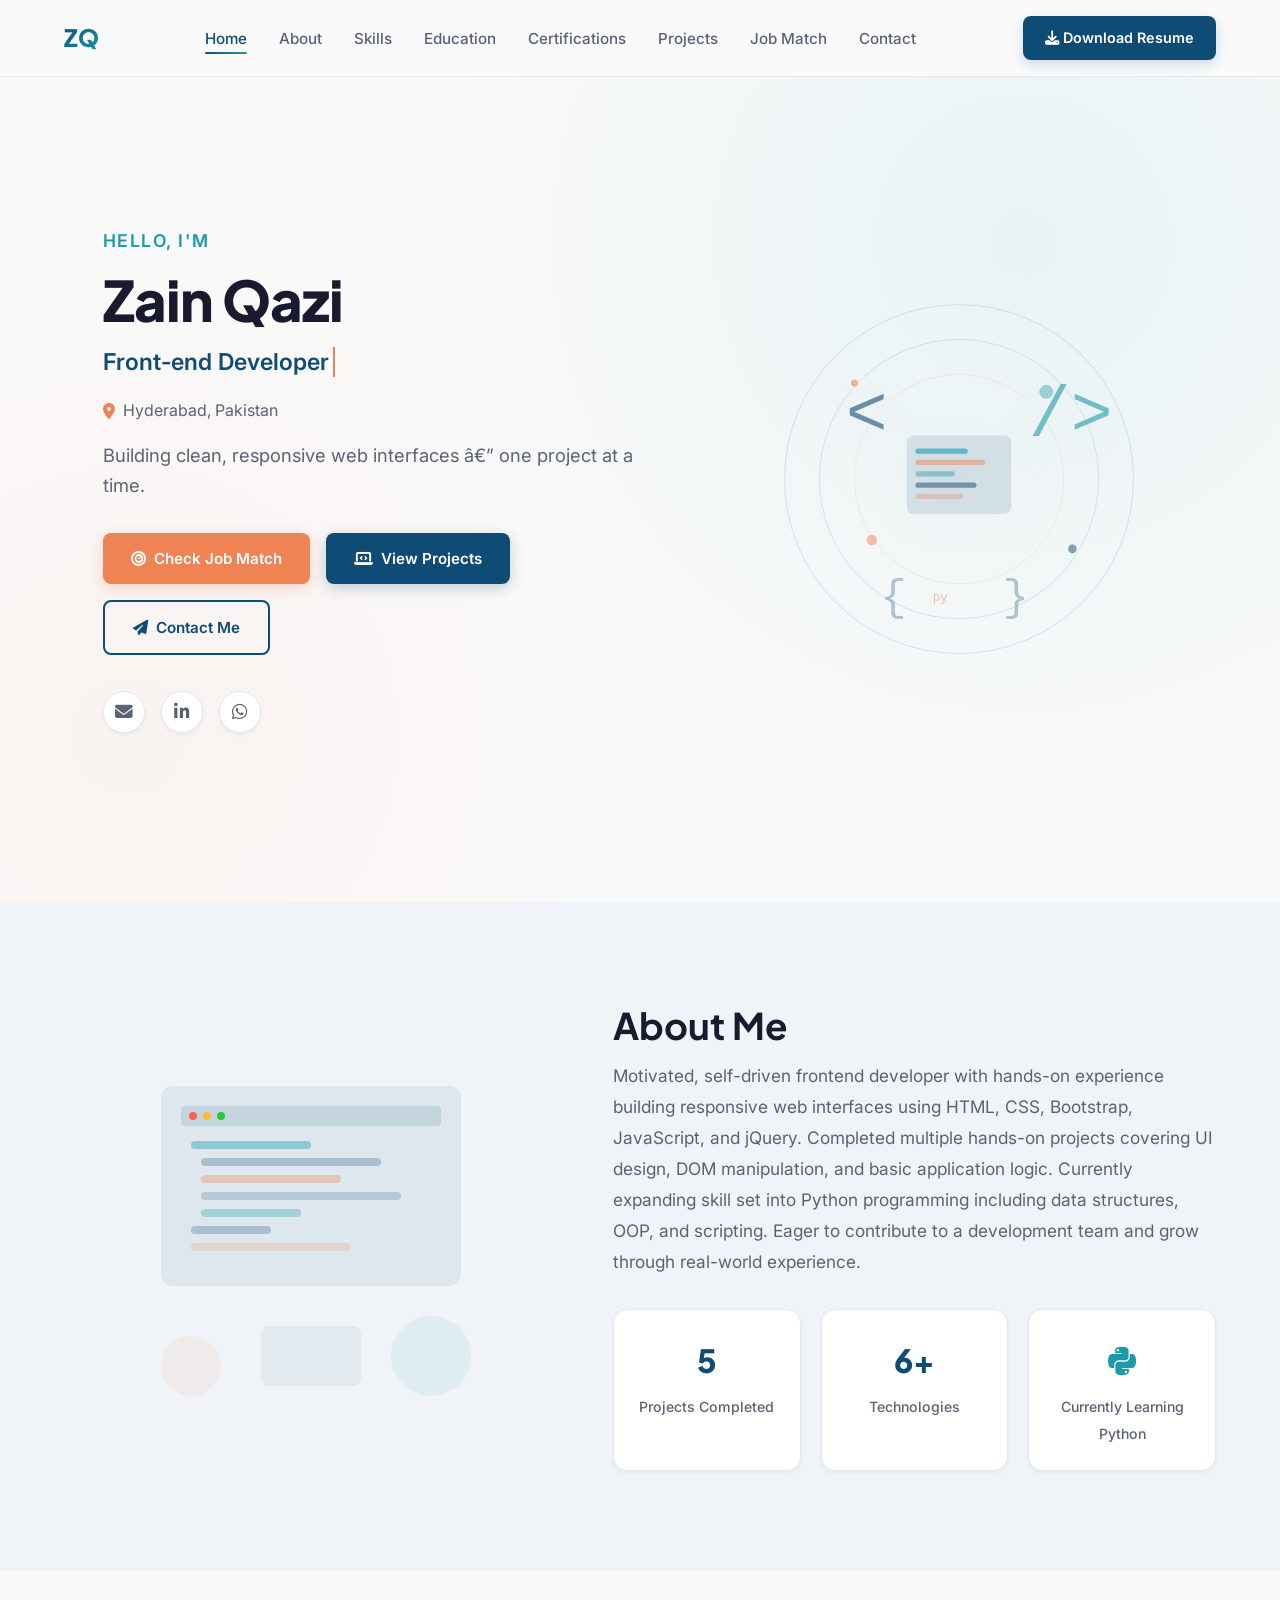
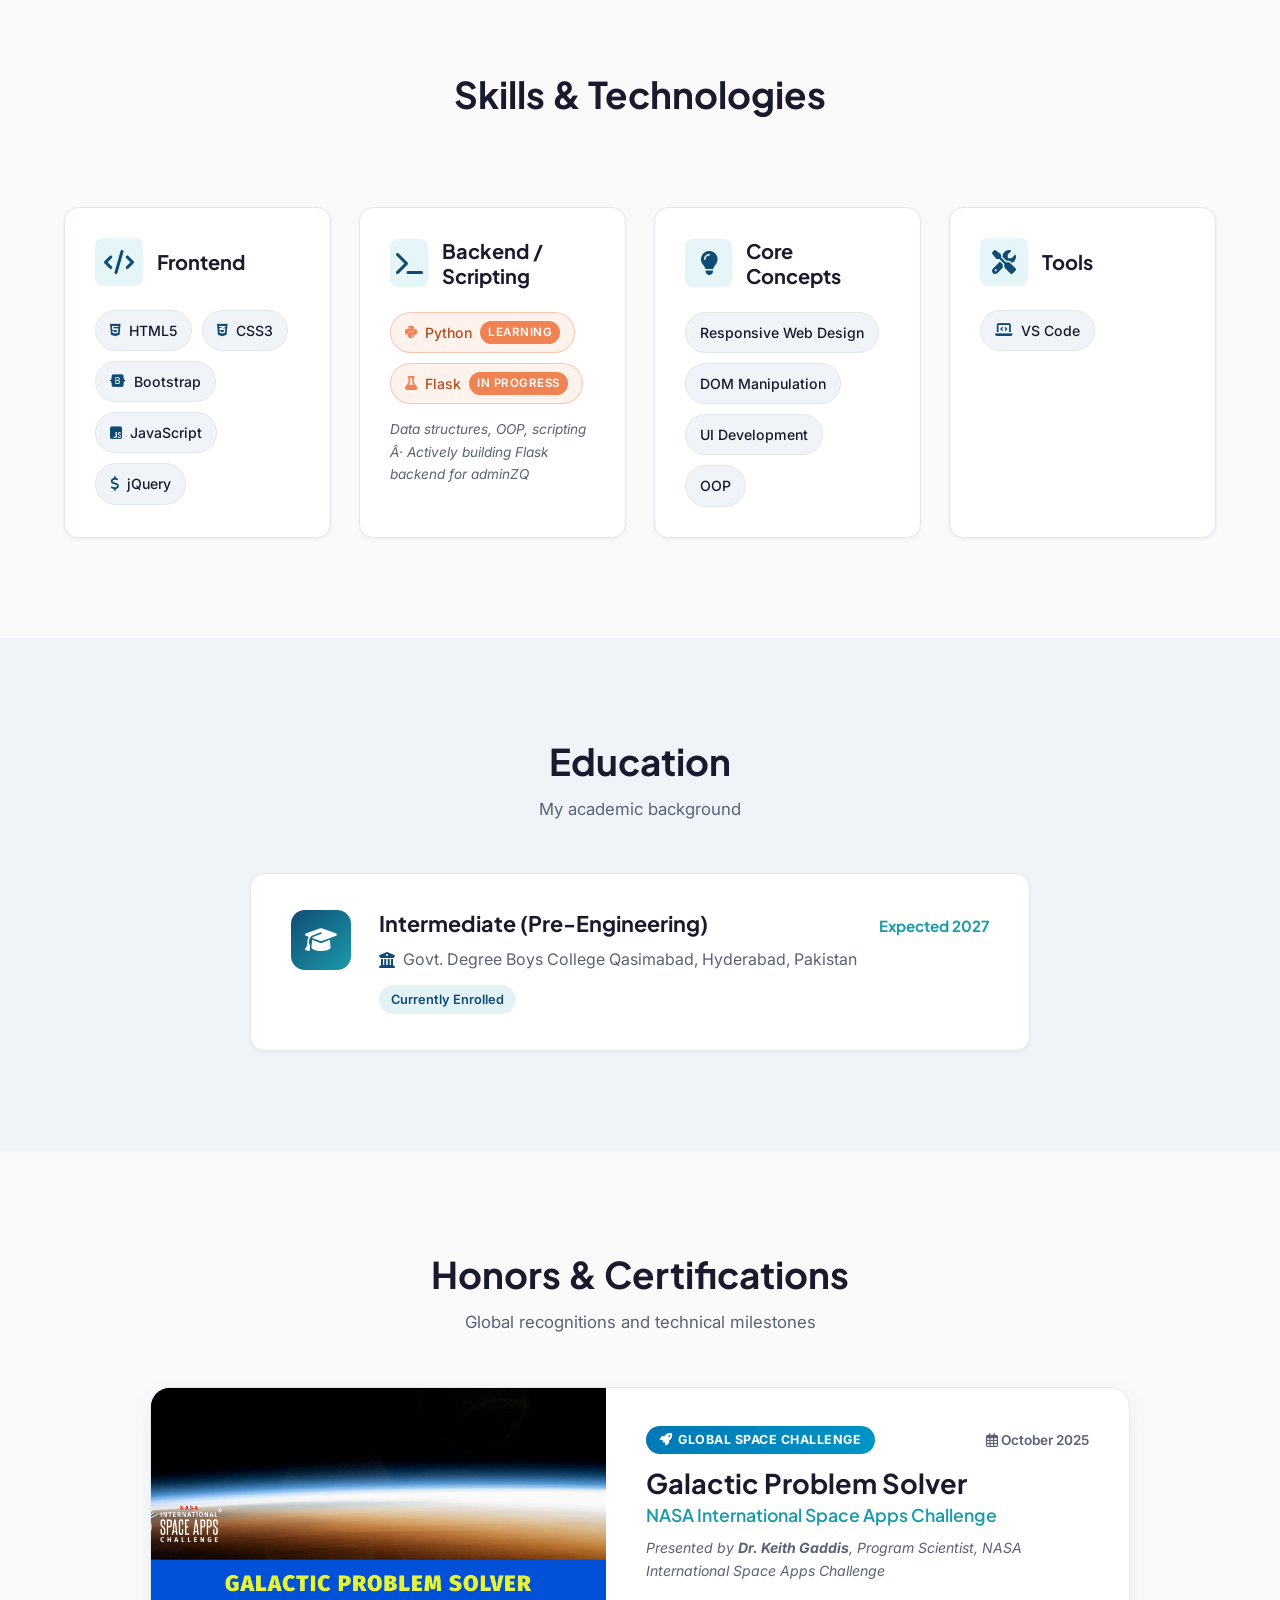
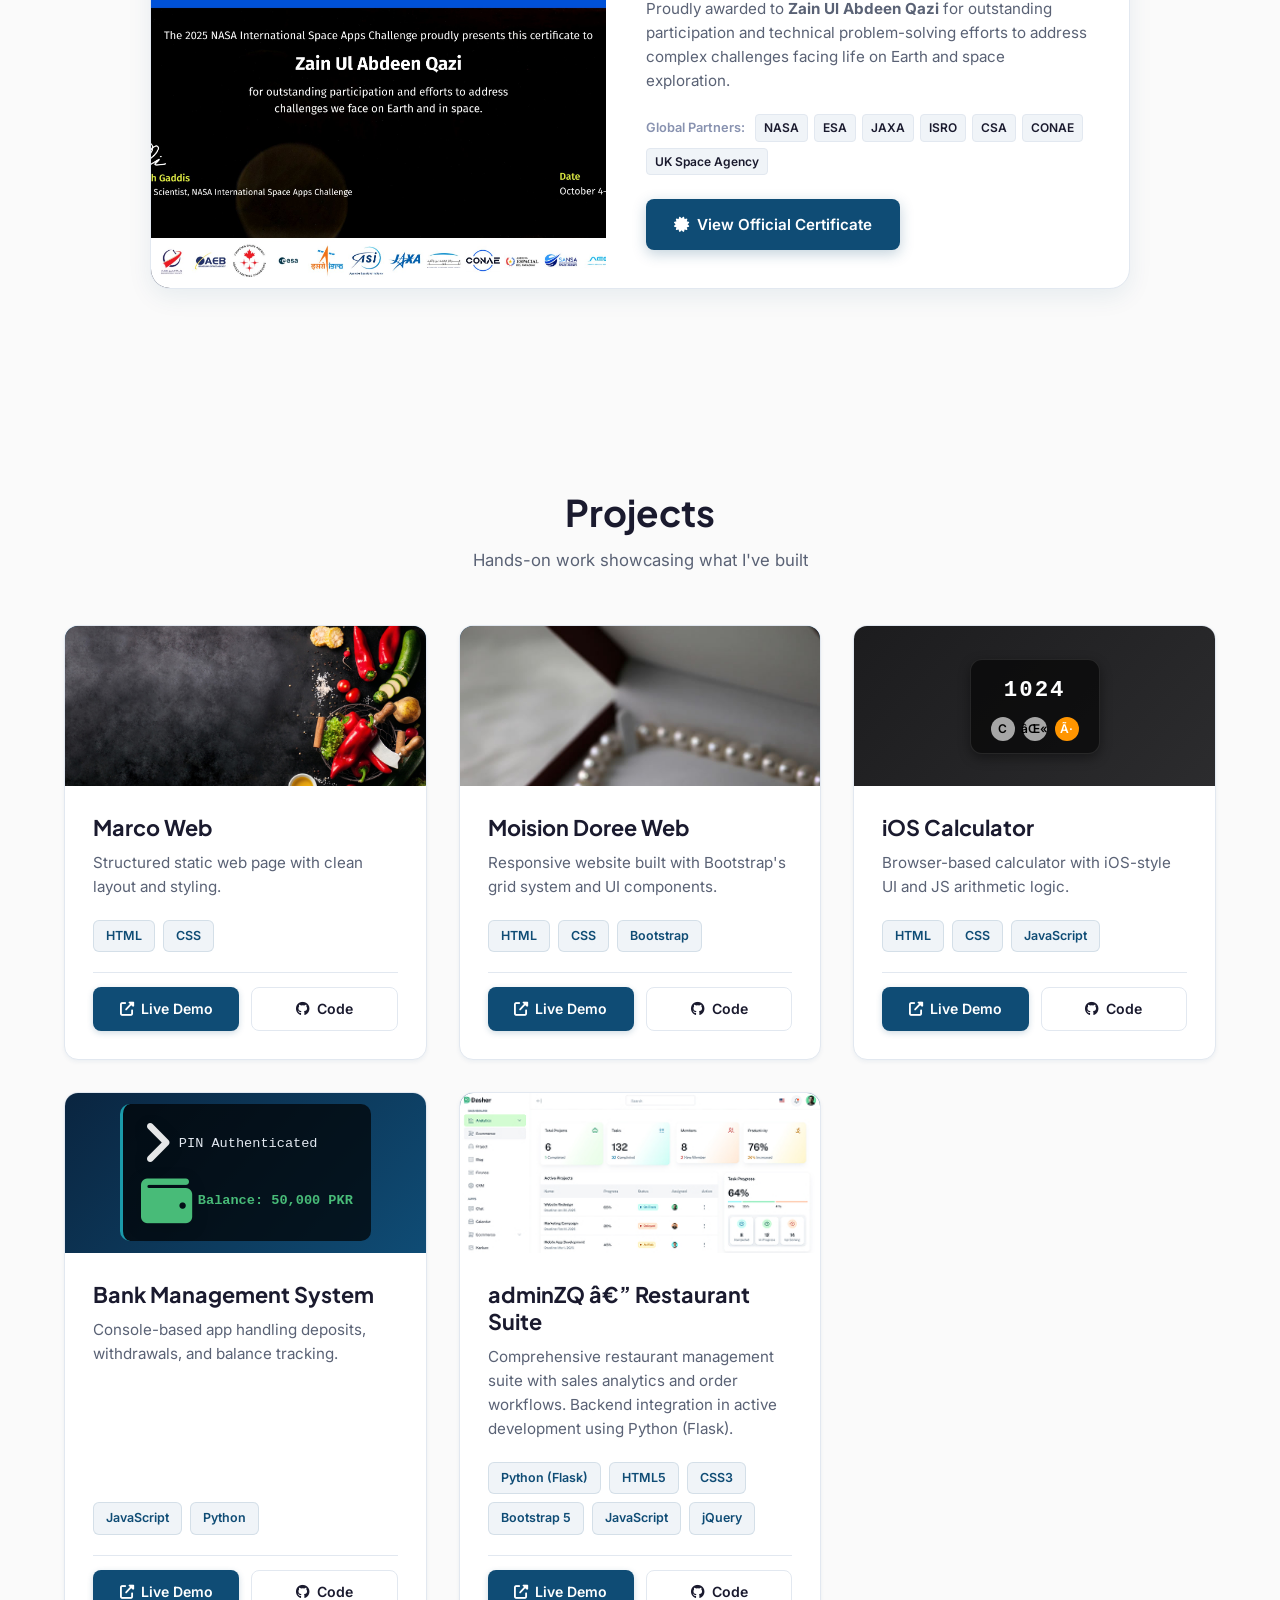
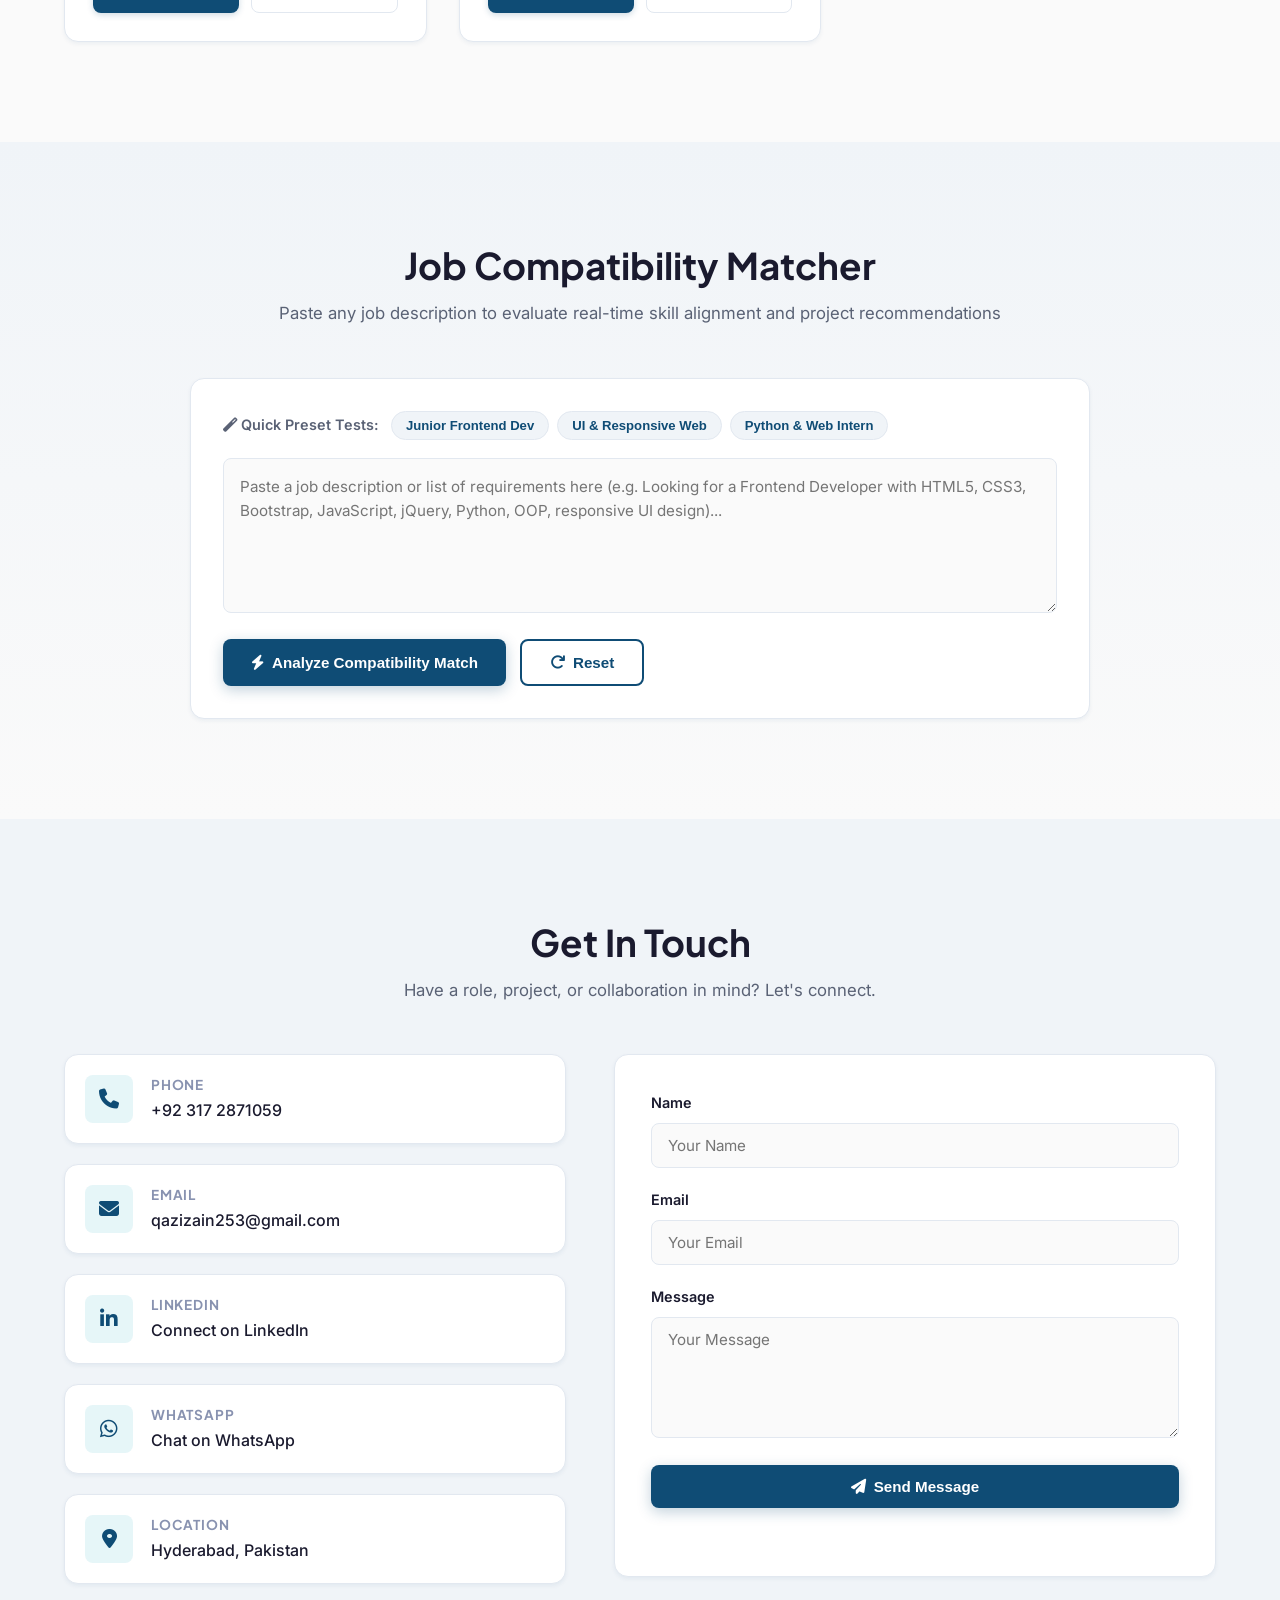
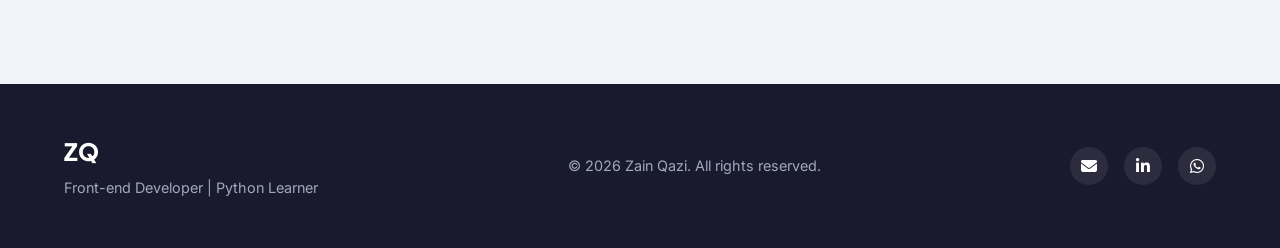
==== index.html @ ccdf96c6 "Initial commit - zain-qazi-portfolio by Zain Qazi" ====
﻿<!DOCTYPE html>
<html lang="en">
<head>
    <meta charset="UTF-8">
    <meta name="viewport" content="width=device-width, initial-scale=1.0">
    <title>Zain Qazi | Front-end Developer &amp; Python Learner</title>
    <meta name="description" content="Portfolio of Zain Qazi â€” Front-end Developer specializing in HTML, CSS, Bootstrap, JavaScript, and jQuery. Currently learning Python.">
    <meta property="og:title" content="Zain Qazi | Front-end Developer">
    <meta property="og:description" content="Front-end Developer portfolio â€” responsive web interfaces, DOM manipulation, and UI development.">
    <meta property="og:type" content="website">
    <link rel="preconnect" href="https://fonts.googleapis.com">
    <link rel="preconnect" href="https://fonts.gstatic.com" crossorigin>
    <link href="https://fonts.googleapis.com/css2?family=Plus+Jakarta+Sans:wght@400;500;600;700;800&family=Inter:wght@300;400;500;600&display=swap" rel="stylesheet">
    <link rel="stylesheet" href="https://cdnjs.cloudflare.com/ajax/libs/font-awesome/6.5.1/css/all.min.css">
    <link rel="stylesheet" href="style.css">
</head>
<body>

    <!-- ==================== NAVBAR ==================== -->
    <nav class="navbar" id="navbar">
        <div class="nav-container">
            <a href="#home" class="nav-logo">ZQ</a>
            <ul class="nav-links" id="navLinks">
                <li><a href="#home" class="nav-link active">Home</a></li>
                <li><a href="#about" class="nav-link">About</a></li>
                <li><a href="#skills" class="nav-link">Skills</a></li>
                <li><a href="#education" class="nav-link">Education</a></li>
                <li><a href="#certifications" class="nav-link">Certifications</a></li>
                <li><a href="#projects" class="nav-link">Projects</a></li>
                <li><a href="#job-match" class="nav-link">Job Match</a></li>
                <li><a href="#contact" class="nav-link">Contact</a></li>
            </ul>
            <a href="Zain Qazi - Resume.pdf" download="Zain_Qazi_Resume.pdf" class="nav-btn"><i class="fas fa-download"></i> Download Resume</a>
            <button class="hamburger" id="hamburger" aria-label="Toggle navigation">
                <span></span>
                <span></span>
                <span></span>
            </button>
        </div>
    </nav>

    <!-- ==================== HERO ==================== -->
    <section class="hero" id="home">
        <div class="hero-container">
            <div class="hero-content">
                <p class="hero-greeting">Hello, I'm</p>
                <h1 class="hero-name">Zain Qazi</h1>
                <p class="hero-title" id="typingText"></p>
                <p class="hero-location"><i class="fas fa-map-marker-alt"></i> Hyderabad, Pakistan</p>
                <p class="hero-tagline">Building clean, responsive web interfaces â€” one project at a time.</p>
                <div class="hero-buttons">
                    <a href="#job-match" class="btn btn-accent"><i class="fas fa-bullseye"></i> Check Job Match</a>
                    <a href="#projects" class="btn btn-primary"><i class="fas fa-laptop-code"></i> View Projects</a>
                    <a href="#contact" class="btn btn-outline"><i class="fas fa-paper-plane"></i> Contact Me</a>
                </div>
                <div class="hero-socials">
                    <a href="mailto:qazizain253@gmail.com" aria-label="Email"><i class="fas fa-envelope"></i></a>
                    <a href="https://linkedin.com" target="_blank" rel="noopener" aria-label="LinkedIn"><i class="fab fa-linkedin-in"></i></a>
                    <a href="https://wa.me/923172871059" target="_blank" rel="noopener" aria-label="WhatsApp"><i class="fab fa-whatsapp"></i></a>
                </div>
            </div>
            <div class="hero-visual">
                <svg viewBox="0 0 500 500" class="hero-svg" aria-hidden="true">
                    <!-- Background circles -->
                    <circle cx="250" cy="250" r="200" fill="none" stroke="var(--primary)" stroke-width="1" opacity="0.15"/>
                    <circle cx="250" cy="250" r="160" fill="none" stroke="var(--secondary)" stroke-width="1" opacity="0.2"/>
                    <circle cx="250" cy="250" r="120" fill="none" stroke="var(--accent)" stroke-width="1" opacity="0.15"/>
                    <!-- Code brackets -->
                    <text x="120" y="200" font-size="80" fill="var(--primary)" opacity="0.6" font-family="monospace">&lt;</text>
                    <text x="330" y="200" font-size="80" fill="var(--secondary)" opacity="0.6" font-family="monospace">/&gt;</text>
                    <!-- Center icon -->
                    <rect x="190" y="200" width="120" height="90" rx="8" fill="var(--primary)" opacity="0.12"/>
                    <rect x="200" y="215" width="60" height="6" rx="3" fill="var(--secondary)" opacity="0.6"/>
                    <rect x="200" y="228" width="80" height="6" rx="3" fill="var(--accent)" opacity="0.5"/>
                    <rect x="200" y="241" width="45" height="6" rx="3" fill="var(--secondary)" opacity="0.4"/>
                    <rect x="200" y="254" width="70" height="6" rx="3" fill="var(--primary)" opacity="0.5"/>
                    <rect x="200" y="267" width="55" height="6" rx="3" fill="var(--accent)" opacity="0.3"/>
                    <!-- Floating dots -->
                    <circle cx="150" cy="320" r="6" fill="var(--accent)" opacity="0.5"/>
                    <circle cx="350" cy="150" r="8" fill="var(--secondary)" opacity="0.4"/>
                    <circle cx="380" cy="330" r="5" fill="var(--primary)" opacity="0.5"/>
                    <circle cx="130" cy="140" r="4" fill="var(--accent)" opacity="0.6"/>
                    <!-- Curly braces -->
                    <text x="160" y="400" font-size="50" fill="var(--primary)" opacity="0.3" font-family="monospace">{</text>
                    <text x="300" y="400" font-size="50" fill="var(--primary)" opacity="0.3" font-family="monospace">}</text>
                    <!-- Python snake hint -->
                    <text x="220" y="390" font-size="14" fill="var(--accent)" opacity="0.5" font-family="monospace">py</text>
                </svg>
            </div>
        </div>
    </section>

    <!-- ==================== ABOUT ==================== -->
    <section class="section about" id="about">
        <div class="container">
            <div class="about-grid">
                <div class="about-visual reveal">
                    <svg viewBox="0 0 400 400" class="about-svg" aria-hidden="true">
                        <rect x="50" y="50" width="300" height="200" rx="12" fill="var(--primary)" opacity="0.08"/>
                        <rect x="70" y="70" width="260" height="20" rx="4" fill="var(--primary)" opacity="0.12"/>
                        <!-- Browser dots -->
                        <circle cx="82" cy="80" r="4" fill="#ff5f56"/>
                        <circle cx="96" cy="80" r="4" fill="#ffbd2e"/>
                        <circle cx="110" cy="80" r="4" fill="#27c93f"/>
                        <!-- Code lines -->
                        <rect x="80" y="105" width="120" height="8" rx="4" fill="var(--secondary)" opacity="0.4"/>
                        <rect x="90" y="122" width="180" height="8" rx="4" fill="var(--primary)" opacity="0.25"/>
                        <rect x="90" y="139" width="140" height="8" rx="4" fill="var(--accent)" opacity="0.35"/>
                        <rect x="90" y="156" width="200" height="8" rx="4" fill="var(--primary)" opacity="0.2"/>
                        <rect x="90" y="173" width="100" height="8" rx="4" fill="var(--secondary)" opacity="0.3"/>
                        <rect x="80" y="190" width="80" height="8" rx="4" fill="var(--primary)" opacity="0.25"/>
                        <rect x="80" y="207" width="160" height="8" rx="4" fill="var(--accent)" opacity="0.2"/>
                        <!-- Decorative elements -->
                        <circle cx="320" cy="320" r="40" fill="var(--secondary)" opacity="0.08"/>
                        <circle cx="80" cy="330" r="30" fill="var(--accent)" opacity="0.08"/>
                        <rect x="150" y="290" width="100" height="60" rx="8" fill="var(--primary)" opacity="0.06"/>
                    </svg>
                </div>
                <div class="about-content reveal">
                    <h2 class="section-title">About Me</h2>
                    <p class="about-text">
                        Motivated, self-driven frontend developer with hands-on experience building responsive web interfaces using HTML, CSS, Bootstrap, JavaScript, and jQuery. Completed multiple hands-on projects covering UI design, DOM manipulation, and basic application logic. Currently expanding skill set into Python programming including data structures, OOP, and scripting. Eager to contribute to a development team and grow through real-world experience.
                    </p>
                    <div class="about-stats">
                        <div class="stat">
                            <span class="stat-number">5</span>
                            <span class="stat-label">Projects Completed</span>
                        </div>
                        <div class="stat">
                            <span class="stat-number">6+</span>
                            <span class="stat-label">Technologies</span>
                        </div>
                        <div class="stat">
                            <span class="stat-number"><i class="fab fa-python"></i></span>
                            <span class="stat-label">Currently Learning Python</span>
                        </div>
                    </div>
                </div>
            </div>
        </div>
    </section>

    <!-- ==================== SKILLS ==================== -->
    <section class="section skills" id="skills">
        <div class="container">
            <h2 class="section-title center reveal">Skills &amp; Technologies</h2>
            <p class="section-subtitle center reveal">Tools and technologies I work with</p>

            <div class="skills-grid">
                <!-- Frontend -->
                <div class="skill-card reveal">
                    <div class="skill-card-header">
                        <i class="fas fa-code"></i>
                        <h3>Frontend</h3>
                    </div>
                    <div class="skill-tags">
                        <span class="skill-tag"><i class="fab fa-html5"></i> HTML5</span>
                        <span class="skill-tag"><i class="fab fa-css3-alt"></i> CSS3</span>
                        <span class="skill-tag"><i class="fab fa-bootstrap"></i> Bootstrap</span>
                        <span class="skill-tag"><i class="fab fa-js-square"></i> JavaScript</span>
                        <span class="skill-tag"><i class="fas fa-dollar-sign"></i> jQuery</span>
                    </div>
                </div>

                <!-- Backend / Scripting -->
                <div class="skill-card reveal">
                    <div class="skill-card-header">
                        <i class="fas fa-terminal"></i>
                        <h3>Backend / Scripting</h3>
                    </div>
                    <div class="skill-tags">
                        <span class="skill-tag learning"><i class="fab fa-python"></i> Python <span class="badge">Learning</span></span>
                        <span class="skill-tag learning"><i class="fas fa-flask"></i> Flask <span class="badge">In Progress</span></span>
                    </div>
                    <p class="skill-note">Data structures, OOP, scripting Â· Actively building Flask backend for adminZQ</p>
                </div>

                <!-- Core Concepts -->
                <div class="skill-card reveal">
                    <div class="skill-card-header">
                        <i class="fas fa-lightbulb"></i>
                        <h3>Core Concepts</h3>
                    </div>
                    <div class="skill-tags">
                        <span class="skill-tag">Responsive Web Design</span>
                        <span class="skill-tag">DOM Manipulation</span>
                        <span class="skill-tag">UI Development</span>
                        <span class="skill-tag">OOP</span>
                    </div>
                </div>

                <!-- Tools -->
                <div class="skill-card reveal">
                    <div class="skill-card-header">
                        <i class="fas fa-tools"></i>
                        <h3>Tools</h3>
                    </div>
                    <div class="skill-tags">
                        <span class="skill-tag"><i class="fas fa-laptop-code"></i> VS Code</span>
                    </div>
                </div>
            </div>
        </div>
    </section>

    <!-- ==================== EDUCATION ==================== -->
    <section class="section education" id="education">
        <div class="container">
            <h2 class="section-title center reveal">Education</h2>
            <p class="section-subtitle center reveal">My academic background</p>

            <div class="education-card reveal">
                <div class="edu-icon">
                    <i class="fas fa-graduation-cap"></i>
                </div>
                <div class="edu-content">
                    <div class="edu-header">
                        <h3>Intermediate (Pre-Engineering)</h3>
                        <span class="edu-date">Expected 2027</span>
                    </div>
                    <p class="edu-school"><i class="fas fa-university"></i> Govt. Degree Boys College Qasimabad, Hyderabad, Pakistan</p>
                    <span class="edu-status">Currently Enrolled</span>
                </div>
            </div>
        </div>
    </section>

    <!-- ==================== CERTIFICATIONS & HONORS ==================== -->
    <section class="section certifications" id="certifications">
        <div class="container">
            <h2 class="section-title center reveal">Honors &amp; Certifications</h2>
            <p class="section-subtitle center reveal">Global recognitions and technical milestones</p>

            <div class="cert-card reveal">
                <div class="cert-preview-col">
                    <a href="assets/nasa-certificate.jpg" target="_blank" rel="noopener" class="cert-img-link" title="Click to view full certificate">
                        <img src="assets/nasa-certificate.jpg" alt="NASA International Space Apps Challenge Certificate" class="cert-img">
                        <div class="cert-zoom-overlay">
                            <i class="fas fa-search-plus"></i> View Full Resolution
                        </div>
                    </a>
                </div>
                <div class="cert-info-col">
                    <div class="cert-badge-row">
                        <span class="cert-global-badge"><i class="fas fa-rocket"></i> Global Space Challenge</span>
                        <span class="cert-date"><i class="far fa-calendar-alt"></i> October 2025</span>
                    </div>
                    <h3 class="cert-title">Galactic Problem Solver</h3>
                    <h4 class="cert-issuer">NASA International Space Apps Challenge</h4>
                    <p class="cert-authority">
                        Presented by <strong>Dr. Keith Gaddis</strong>, Program Scientist, NASA International Space Apps Challenge
                    </p>
                    <p class="cert-desc">
                        Proudly awarded to <strong>Zain Ul Abdeen Qazi</strong> for outstanding participation and technical problem-solving efforts to address complex challenges facing life on Earth and space exploration.
                    </p>
                    <div class="cert-partners">
                        <span class="partner-label">Global Partners:</span>
                        <span class="partner-pill">NASA</span>
                        <span class="partner-pill">ESA</span>
                        <span class="partner-pill">JAXA</span>
                        <span class="partner-pill">ISRO</span>
                        <span class="partner-pill">CSA</span>
                        <span class="partner-pill">CONAE</span>
                        <span class="partner-pill">UK Space Agency</span>
                    </div>
                    <div class="cert-action">
                        <a href="assets/nasa-certificate.jpg" target="_blank" rel="noopener" class="btn btn-primary">
                            <i class="fas fa-certificate"></i> View Official Certificate
                        </a>
                    </div>
                </div>
            </div>
        </div>
    </section>

    <!-- ==================== PROJECTS ==================== -->
    <section class="section projects" id="projects">
        <div class="container">
            <h2 class="section-title center reveal">Projects</h2>
            <p class="section-subtitle center reveal">Hands-on work showcasing what I've built</p>

            <div class="projects-grid">

                <!-- Marco Web -->
                <div class="project-card reveal">
                    <div class="project-card-header has-img">
                        <img src="assets/marco-starting.jpg" alt="Marco Web Starting Preview" class="card-img">
                        <div class="header-overlay">
                            <i class="fas fa-utensils"></i>
                        </div>
                    </div>
                    <div class="project-card-body">
                        <h3>Marco Web</h3>
                        <p>Structured static web page with clean layout and styling.</p>
                        <div class="project-tags">
                            <span>HTML</span>
                            <span>CSS</span>
                        </div>
                        <div class="project-actions">
                            <a href="demos/marco/index.html" target="_blank" rel="noopener" class="card-btn btn-demo">
                                <i class="fas fa-external-link-alt"></i> Live Demo
                            </a>
                            <a href="https://github.com/zainqazi9/marco-web" target="_blank" rel="noopener" class="card-btn btn-code">
                                <i class="fab fa-github"></i> Code
                            </a>
                        </div>
                    </div>
                </div>

                <!-- Moision Doree Web -->
                <div class="project-card reveal">
                    <div class="project-card-header has-img">
                        <img src="assets/maison-preview.jpg" alt="Moision Doree Web Preview" class="card-img" onerror="this.style.display='none'">
                        <div class="header-overlay">
                            <i class="fas fa-gem"></i>
                        </div>
                    </div>
                    <div class="project-card-body">
                        <h3>Moision Doree Web</h3>
                        <p>Responsive website built with Bootstrap's grid system and UI components.</p>
                        <div class="project-tags">
                            <span>HTML</span>
                            <span>CSS</span>
                            <span>Bootstrap</span>
                        </div>
                        <div class="project-actions">
                            <a href="demos/maison-doree/index.html" target="_blank" rel="noopener" class="card-btn btn-demo">
                                <i class="fas fa-external-link-alt"></i> Live Demo
                            </a>
                            <a href="https://github.com/zainqazi9/moision-doree-web" target="_blank" rel="noopener" class="card-btn btn-code">
                                <i class="fab fa-github"></i> Code
                            </a>
                        </div>
                    </div>
                </div>

                <!-- iOS Calculator -->
                <div class="project-card reveal">
                    <div class="project-card-header ios-calc-header" style="background: linear-gradient(135deg, #1c1c1e, #2c2c2e);">
                        <div class="mini-calc-mockup">
                            <span class="calc-badge-screen">1024</span>
                            <div class="calc-badge-row">
                                <span class="calc-dot gray">C</span>
                                <span class="calc-dot gray">âŒ«</span>
                                <span class="calc-dot orange">Ã·</span>
                            </div>
                        </div>
                        <div class="header-overlay">
                            <i class="fas fa-calculator"></i>
                        </div>
                    </div>
                    <div class="project-card-body">
                        <h3>iOS Calculator</h3>
                        <p>Browser-based calculator with iOS-style UI and JS arithmetic logic.</p>
                        <div class="project-tags">
                            <span>HTML</span>
                            <span>CSS</span>
                            <span>JavaScript</span>
                        </div>
                        <div class="project-actions">
                            <a href="demos/ios-calculator/index.html" target="_blank" rel="noopener" class="card-btn btn-demo">
                                <i class="fas fa-external-link-alt"></i> Live Demo
                            </a>
                            <a href="https://github.com/zainqazi9/ios-calculator" target="_blank" rel="noopener" class="card-btn btn-code">
                                <i class="fab fa-github"></i> Code
                            </a>
                        </div>
                    </div>
                </div>

                <!-- Bank Management System -->
                <div class="project-card reveal">
                    <div class="project-card-header bank-header" style="background: linear-gradient(135deg, #0a2540, #0f4c75);">
                        <div class="mini-terminal-mockup">
                            <span class="terminal-line"><i class="fas fa-angle-right"></i> PIN Authenticated</span>
                            <span class="terminal-line balance"><i class="fas fa-wallet"></i> Balance: 50,000 PKR</span>
                        </div>
                        <div class="header-overlay">
                            <i class="fas fa-university"></i>
                        </div>
                    </div>
                    <div class="project-card-body">
                        <h3>Bank Management System</h3>
                        <p>Console-based app handling deposits, withdrawals, and balance tracking.</p>
                        <div class="project-tags">
                            <span>JavaScript</span>
                            <span>Python</span>
                        </div>
                        <div class="project-actions">
                            <a href="demos/bank-system/index.html" target="_blank" rel="noopener" class="card-btn btn-demo">
                                <i class="fas fa-external-link-alt"></i> Live Demo
                            </a>
                            <a href="https://github.com/zainqazi9/bank-management-system" target="_blank" rel="noopener" class="card-btn btn-code">
                                <i class="fab fa-github"></i> Code
                            </a>
                        </div>
                    </div>
                </div>

                <!-- Admin Panel (adminZQ) -->
                <div class="project-card reveal">
                    <div class="project-card-header has-img">
                        <img src="assets/admin-preview.jpg" alt="adminZQ Restaurant Suite Preview" class="card-img" onerror="this.style.display='none'">
                        <div class="header-overlay">
                            <i class="fas fa-utensils"></i>
                        </div>
                    </div>
                    <div class="project-card-body">
                        <h3>adminZQ â€” Restaurant Suite</h3>
                        <p>Comprehensive restaurant management suite with sales analytics and order workflows. Backend integration in active development using Python (Flask).</p>
                        <div class="project-tags">
                            <span>Python (Flask)</span>
                            <span>HTML5</span>
                            <span>CSS3</span>
                            <span>Bootstrap 5</span>
                            <span>JavaScript</span>
                            <span>jQuery</span>
                        </div>
                        <div class="project-actions">
                            <a href="demos/admin-panel/index.html" target="_blank" rel="noopener" class="card-btn btn-demo">
                                <i class="fas fa-external-link-alt"></i> Live Demo
                            </a>
                            <a href="https://github.com/zainqazi9/admin-panel" target="_blank" rel="noopener" class="card-btn btn-code">
                                <i class="fab fa-github"></i> Code
                            </a>
                        </div>
                    </div>
                </div>

            </div>
        </div>
    </section>

    <!-- ==================== JOB MATCH (PROFILE MATCHER) ==================== -->
    <section class="section job-match" id="job-match">
        <div class="container">
            <h2 class="section-title center reveal">Job Compatibility Matcher</h2>
            <p class="section-subtitle center reveal">Paste any job description to evaluate real-time skill alignment and project recommendations</p>

            <div class="job-match-wrapper reveal">
                <div class="job-match-input-card">
                    <div class="presets-header">
                        <span><i class="fas fa-magic"></i> Quick Preset Tests:</span>
                        <div class="presets-buttons">
                            <button type="button" class="preset-btn" onclick="loadJobSample('frontend')">Junior Frontend Dev</button>
                            <button type="button" class="preset-btn" onclick="loadJobSample('ui-web')">UI &amp; Responsive Web</button>
                            <button type="button" class="preset-btn" onclick="loadJobSample('python-intern')">Python &amp; Web Intern</button>
                        </div>
                    </div>

                    <div class="textarea-wrapper">
                        <textarea id="jobDescriptionInput" rows="5" placeholder="Paste a job description or list of requirements here (e.g. Looking for a Frontend Developer with HTML5, CSS3, Bootstrap, JavaScript, jQuery, Python, OOP, responsive UI design)..."></textarea>
                    </div>

                    <div class="job-match-actions">
                        <button type="button" class="btn btn-primary" id="analyzeJobBtn" onclick="analyzeJobMatch()">
                            <i class="fas fa-bolt"></i> Analyze Compatibility Match
                        </button>
                        <button type="button" class="btn btn-outline" onclick="resetJobMatch()">
                            <i class="fas fa-redo"></i> Reset
                        </button>
                    </div>
                </div>

                <div class="job-match-result-card" id="matchResults" style="display: none;">
                    <!-- Result dynamically generated by script.js -->
                </div>
            </div>
        </div>
    </section>

    <!-- ==================== CONTACT ==================== -->
    <section class="section contact" id="contact">
        <div class="container">
            <h2 class="section-title center reveal">Get In Touch</h2>
            <p class="section-subtitle center reveal">Have a role, project, or collaboration in mind? Let's connect.</p>

            <div class="contact-grid">
                <div class="contact-info reveal">
                    <div class="contact-item">
                        <div class="contact-icon"><i class="fas fa-phone"></i></div>
                        <div>
                            <h4>Phone</h4>
                            <a href="tel:+923172871059">+92 317 2871059</a>
                        </div>
                    </div>
                    <div class="contact-item">
                        <div class="contact-icon"><i class="fas fa-envelope"></i></div>
                        <div>
                            <h4>Email</h4>
                            <a href="mailto:qazizain253@gmail.com">qazizain253@gmail.com</a>
                        </div>
                    </div>
                    <div class="contact-item">
                        <div class="contact-icon"><i class="fab fa-linkedin-in"></i></div>
                        <div>
                            <h4>LinkedIn</h4>
                            <a href="https://linkedin.com" target="_blank" rel="noopener">Connect on LinkedIn</a>
                        </div>
                    </div>
                    <div class="contact-item">
                        <div class="contact-icon"><i class="fab fa-whatsapp"></i></div>
                        <div>
                            <h4>WhatsApp</h4>
                            <a href="https://wa.me/923172871059" target="_blank" rel="noopener">Chat on WhatsApp</a>
                        </div>
                    </div>
                    <div class="contact-item">
                        <div class="contact-icon"><i class="fas fa-map-marker-alt"></i></div>
                        <div>
                            <h4>Location</h4>
                            <p>Hyderabad, Pakistan</p>
                        </div>
                    </div>
                </div>

                <div class="contact-form-wrapper reveal">
                    <form class="contact-form" id="contactForm" onsubmit="return handleFormSubmit(event)">
                        <div class="form-group">
                            <label for="name">Name</label>
                            <input type="text" id="name" name="name" placeholder="Your Name" required>
                        </div>
                        <div class="form-group">
                            <label for="email">Email</label>
                            <input type="email" id="email" name="email" placeholder="Your Email" required>
                        </div>
                        <div class="form-group">
                            <label for="message">Message</label>
                            <textarea id="message" name="message" rows="5" placeholder="Your Message" required></textarea>
                        </div>
                        <button type="submit" class="btn btn-primary btn-full">
                            <i class="fas fa-paper-plane"></i> Send Message
                        </button>
                        <div id="formStatus" class="form-status"></div>
                    </form>
                </div>
            </div>
        </div>
    </section>

    <!-- ==================== FOOTER ==================== -->
    <footer class="footer">
        <div class="container footer-content">
            <div class="footer-left">
                <a href="#home" class="footer-logo">ZQ</a>
                <p>Front-end Developer | Python Learner</p>
            </div>
            <div class="footer-center">
                <p>&copy; 2026 Zain Qazi. All rights reserved.</p>
            </div>
            <div class="footer-right">
                <a href="mailto:qazizain253@gmail.com" aria-label="Email"><i class="fas fa-envelope"></i></a>
                <a href="https://linkedin.com" target="_blank" rel="noopener" aria-label="LinkedIn"><i class="fab fa-linkedin-in"></i></a>
                <a href="https://wa.me/923172871059" target="_blank" rel="noopener" aria-label="WhatsApp"><i class="fab fa-whatsapp"></i></a>
            </div>
        </div>
    </footer>

    <script src="script.js"></script>
</body>
</html>
---- style.css ----
:root {
    --primary: #0f4c75;
    --primary-dark: #0a3350;
    --secondary: #1b9aaa;
    --secondary-light: #e6f6f8;
    --accent: #ef8354;
    --accent-hover: #df6f3e;
    --bg-main: #fafafa;
    --bg-alt: #f0f4f8;
    --card-bg: #ffffff;
    --text-primary: #1a1a2e;
    --text-secondary: #5a6275;
    --text-muted: #8892b0;
    --border: #e2e8f0;
    --shadow-sm: 0 2px 4px rgba(15, 76, 117, 0.06);
    --shadow-md: 0 8px 24px rgba(15, 76, 117, 0.08);
    --shadow-lg: 0 16px 36px rgba(15, 76, 117, 0.12);
    --transition: all 0.3s ease;
    --radius-sm: 8px;
    --radius-md: 14px;
    --radius-lg: 20px;
}

* {
    margin: 0;
    padding: 0;
    box-sizing: border-box;
}

html {
    scroll-behavior: smooth;
    font-size: 16px;
}

body {
    font-family: 'Inter', sans-serif;
    background-color: var(--bg-main);
    color: var(--text-primary);
    line-height: 1.65;
    overflow-x: hidden;
}

h1, h2, h3, h4, h5, h6 {
    font-family: 'Plus Jakarta Sans', sans-serif;
    color: var(--text-primary);
    font-weight: 700;
    line-height: 1.25;
}

a {
    text-decoration: none;
    color: inherit;
    transition: var(--transition);
}

ul {
    list-style: none;
}

.container {
    max-width: 1200px;
    margin: 0 auto;
    padding: 0 24px;
}

/* ================= NAVBAR ================= */
.navbar {
    position: sticky;
    top: 0;
    z-index: 1000;
    background-color: rgba(250, 250, 250, 0.92);
    backdrop-filter: blur(12px);
    border-bottom: 1px solid rgba(226, 232, 240, 0.8);
    transition: var(--transition);
}

.navbar.scrolled {
    background-color: rgba(255, 255, 255, 0.98);
    box-shadow: var(--shadow-sm);
}

.nav-container {
    max-width: 1200px;
    margin: 0 auto;
    padding: 16px 24px;
    display: flex;
    align-items: center;
    justify-content: space-between;
}

.nav-logo {
    font-family: 'Plus Jakarta Sans', sans-serif;
    font-weight: 800;
    font-size: 1.5rem;
    color: var(--primary);
    background: linear-gradient(135deg, var(--primary), var(--secondary));
    -webkit-background-clip: text;
    -webkit-text-fill-color: transparent;
    letter-spacing: -0.5px;
}

.nav-links {
    display: flex;
    gap: 32px;
    align-items: center;
}

.nav-link {
    font-size: 0.95rem;
    font-weight: 500;
    color: var(--text-secondary);
    position: relative;
    padding: 6px 0;
}

.nav-link:hover, .nav-link.active {
    color: var(--primary);
}

.nav-link::after {
    content: '';
    position: absolute;
    bottom: 0;
    left: 0;
    width: 0;
    height: 2px;
    background: linear-gradient(90deg, var(--primary), var(--secondary));
    transition: width 0.3s ease;
    border-radius: 2px;
}

.nav-link:hover::after, .nav-link.active::after {
    width: 100%;
}

.nav-btn {
    display: inline-block;
    padding: 10px 22px;
    border-radius: var(--radius-sm);
    background-color: var(--primary);
    color: #ffffff;
    font-size: 0.9rem;
    font-weight: 600;
    box-shadow: 0 4px 12px rgba(15, 76, 117, 0.2);
    transition: var(--transition);
}

.nav-btn:hover {
    background-color: var(--primary-dark);
    transform: translateY(-2px);
    box-shadow: 0 6px 16px rgba(15, 76, 117, 0.3);
}

.hamburger {
    display: none;
    background: none;
    border: none;
    cursor: pointer;
    flex-direction: column;
    gap: 5px;
    padding: 6px;
}

.hamburger span {
    display: block;
    width: 24px;
    height: 2.5px;
    background-color: var(--text-primary);
    border-radius: 2px;
    transition: var(--transition);
}

/* ================= HERO SECTION ================= */
.hero {
    min-height: calc(100vh - 75px);
    display: flex;
    align-items: center;
    position: relative;
    padding: 60px 0 80px;
    background: radial-gradient(circle at 80% 20%, rgba(27, 154, 170, 0.08) 0%, transparent 50%),
                radial-gradient(circle at 10% 80%, rgba(239, 131, 84, 0.06) 0%, transparent 40%);
}

.hero-container {
    max-width: 1200px;
    margin: 0 auto;
    padding: 0 24px;
    display: grid;
    grid-template-columns: 1.15fr 0.85fr;
    align-items: center;
    gap: 48px;
}

.hero-greeting {
    font-size: 1.1rem;
    font-weight: 600;
    color: var(--secondary);
    text-transform: uppercase;
    letter-spacing: 1.5px;
    margin-bottom: 12px;
}

.hero-name {
    font-size: 3.5rem;
    font-weight: 800;
    color: var(--text-primary);
    letter-spacing: -1px;
    margin-bottom: 12px;
    line-height: 1.15;
}

.hero-title {
    font-size: 1.45rem;
    font-weight: 600;
    color: var(--primary);
    min-height: 2rem;
    margin-bottom: 16px;
    display: flex;
    align-items: center;
}

.typing-cursor {
    display: inline-block;
    width: 2px;
    height: 1.3em;
    background-color: var(--accent);
    margin-left: 4px;
    animation: blink 0.9s infinite;
}

@keyframes blink {
    0%, 100% { opacity: 1; }
    50% { opacity: 0; }
}

.hero-location {
    font-size: 1rem;
    color: var(--text-secondary);
    margin-bottom: 16px;
    display: flex;
    align-items: center;
    gap: 8px;
}

.hero-location i {
    color: var(--accent);
}

.hero-tagline {
    font-size: 1.15rem;
    color: var(--text-secondary);
    margin-bottom: 32px;
    max-width: 540px;
}

.hero-buttons {
    display: flex;
    gap: 16px;
    margin-bottom: 36px;
    flex-wrap: wrap;
}

.btn {
    display: inline-flex;
    align-items: center;
    justify-content: center;
    gap: 8px;
    padding: 13px 28px;
    border-radius: var(--radius-sm);
    font-weight: 600;
    font-size: 0.95rem;
    cursor: pointer;
    transition: var(--transition);
    border: none;
}

.btn-primary {
    background-color: var(--primary);
    color: #ffffff;
    box-shadow: 0 4px 14px rgba(15, 76, 117, 0.25);
}

.btn-primary:hover {
    background-color: var(--primary-dark);
    transform: translateY(-2px);
    box-shadow: 0 6px 20px rgba(15, 76, 117, 0.35);
}

.btn-outline {
    background-color: transparent;
    color: var(--primary);
    border: 2px solid var(--primary);
}

.btn-outline:hover {
    background-color: rgba(15, 76, 117, 0.05);
    color: var(--primary-dark);
    transform: translateY(-2px);
}

.hero-socials {
    display: flex;
    gap: 16px;
}

.hero-socials a {
    width: 42px;
    height: 42px;
    border-radius: 50%;
    background-color: var(--card-bg);
    border: 1px solid var(--border);
    display: flex;
    align-items: center;
    justify-content: center;
    color: var(--text-secondary);
    font-size: 1.1rem;
    box-shadow: var(--shadow-sm);
    transition: var(--transition);
}

.hero-socials a:hover {
    background-color: var(--primary);
    color: #ffffff;
    border-color: var(--primary);
    transform: translateY(-3px);
}

.hero-visual {
    display: flex;
    justify-content: center;
    align-items: center;
}

.hero-svg {
    width: 100%;
    max-width: 460px;
    height: auto;
    filter: drop-shadow(0 10px 25px rgba(15, 76, 117, 0.08));
    animation: floatSlow 6s ease-in-out infinite;
}

@keyframes floatSlow {
    0%, 100% { transform: translateY(0); }
    50% { transform: translateY(-10px); }
}

/* ================= SECTION COMMONS ================= */
.section {
    padding: 100px 0;
}

.section-title {
    font-size: 2.3rem;
    margin-bottom: 12px;
    position: relative;
}

.section-title.center {
    text-align: center;
}

.section-subtitle {
    font-size: 1.05rem;
    color: var(--text-secondary);
    margin-bottom: 50px;
}

.section-subtitle.center {
    text-align: center;
}

/* ================= ABOUT SECTION ================= */
.about {
    background-color: var(--bg-alt);
}

.about-grid {
    display: grid;
    grid-template-columns: 0.9fr 1.1fr;
    gap: 56px;
    align-items: center;
}

.about-visual {
    display: flex;
    justify-content: center;
}

.about-svg {
    width: 100%;
    max-width: 400px;
    height: auto;
}

.about-text {
    font-size: 1.08rem;
    color: var(--text-secondary);
    line-height: 1.8;
    margin-bottom: 32px;
}

.about-stats {
    display: grid;
    grid-template-columns: repeat(3, 1fr);
    gap: 20px;
}

.stat {
    background: var(--card-bg);
    padding: 24px 20px;
    border-radius: var(--radius-md);
    box-shadow: var(--shadow-sm);
    border: 1px solid var(--border);
    text-align: center;
    transition: var(--transition);
}

.stat:hover {
    transform: translateY(-4px);
    box-shadow: var(--shadow-md);
    border-color: var(--secondary);
}

.stat-number {
    display: block;
    font-family: 'Plus Jakarta Sans', sans-serif;
    font-size: 2rem;
    font-weight: 800;
    color: var(--primary);
    margin-bottom: 6px;
}

.stat-number i {
    color: var(--secondary);
}

.stat-label {
    font-size: 0.88rem;
    color: var(--text-secondary);
    font-weight: 500;
}

/* ================= SKILLS SECTION ================= */
.skills-grid {
    display: grid;
    grid-template-columns: repeat(auto-fit, minmax(260px, 1fr));
    gap: 28px;
}

.skill-card {
    background: var(--card-bg);
    border-radius: var(--radius-md);
    padding: 30px;
    border: 1px solid var(--border);
    box-shadow: var(--shadow-sm);
    transition: var(--transition);
}

.skill-card:hover {
    transform: translateY(-6px);
    box-shadow: var(--shadow-lg);
    border-color: var(--secondary);
}

.skill-card-header {
    display: flex;
    align-items: center;
    gap: 14px;
    margin-bottom: 24px;
}

.skill-card-header i {
    font-size: 1.5rem;
    color: var(--primary);
    background: var(--secondary-light);
    width: 48px;
    height: 48px;
    display: flex;
    align-items: center;
    justify-content: center;
    border-radius: var(--radius-sm);
}

.skill-card-header h3 {
    font-size: 1.25rem;
}

.skill-tags {
    display: flex;
    flex-wrap: wrap;
    gap: 10px;
}

.skill-tag {
    display: inline-flex;
    align-items: center;
    gap: 8px;
    background-color: var(--bg-alt);
    color: var(--text-primary);
    padding: 8px 14px;
    border-radius: 30px;
    font-size: 0.88rem;
    font-weight: 500;
    border: 1px solid var(--border);
    transition: var(--transition);
}

.skill-tag i {
    color: var(--primary);
}

.skill-tag:hover {
    background-color: var(--secondary-light);
    border-color: var(--secondary);
    color: var(--primary-dark);
}

.skill-tag.learning {
    background: rgba(239, 131, 84, 0.1);
    border-color: rgba(239, 131, 84, 0.4);
    color: #b84c1f;
}

.skill-tag.learning i {
    color: #ef8354;
}

.badge {
    background-color: var(--accent);
    color: #ffffff;
    font-size: 0.72rem;
    padding: 2px 8px;
    border-radius: 12px;
    font-weight: 600;
    text-transform: uppercase;
    letter-spacing: 0.5px;
}

.skill-note {
    font-size: 0.85rem;
    color: var(--text-secondary);
    margin-top: 14px;
    font-style: italic;
}

/* ================= EDUCATION SECTION ================= */
.education {
    background-color: var(--bg-alt);
}

.education-card {
    max-width: 780px;
    margin: 0 auto;
    background: var(--card-bg);
    border-radius: var(--radius-md);
    padding: 36px 40px;
    border: 1px solid var(--border);
    box-shadow: var(--shadow-sm);
    display: flex;
    gap: 28px;
    align-items: flex-start;
    transition: var(--transition);
}

.education-card:hover {
    transform: translateY(-4px);
    box-shadow: var(--shadow-md);
    border-color: var(--secondary);
}

.edu-icon {
    width: 60px;
    height: 60px;
    background: linear-gradient(135deg, var(--primary), var(--secondary));
    border-radius: var(--radius-md);
    display: flex;
    align-items: center;
    justify-content: center;
    color: #ffffff;
    font-size: 1.6rem;
    flex-shrink: 0;
}

.edu-content {
    flex-grow: 1;
}

.edu-header {
    display: flex;
    justify-content: space-between;
    align-items: baseline;
    margin-bottom: 8px;
    flex-wrap: wrap;
    gap: 8px;
}

.edu-header h3 {
    font-size: 1.35rem;
    color: var(--text-primary);
}

.edu-date {
    font-size: 0.95rem;
    font-weight: 700;
    color: var(--secondary);
    font-family: 'Plus Jakarta Sans', sans-serif;
}

.edu-school {
    color: var(--text-secondary);
    font-size: 1rem;
    margin-bottom: 12px;
    display: flex;
    align-items: center;
    gap: 8px;
}

.edu-school i {
    color: var(--primary);
}

.edu-status {
    display: inline-block;
    background: rgba(27, 154, 170, 0.12);
    color: var(--primary);
    padding: 4px 12px;
    border-radius: 20px;
    font-size: 0.8rem;
    font-weight: 600;
}

/* ================= CERTIFICATIONS SECTION ================= */
.certifications {
    background-color: var(--bg-main);
}

.cert-card {
    max-width: 980px;
    margin: 0 auto;
    background: var(--card-bg);
    border-radius: var(--radius-lg);
    border: 1px solid var(--border);
    box-shadow: var(--shadow-md);
    overflow: hidden;
    display: grid;
    grid-template-columns: 1fr 1.15fr;
    transition: var(--transition);
}

.cert-card:hover {
    box-shadow: var(--shadow-lg);
    border-color: var(--secondary);
    transform: translateY(-4px);
}

.cert-preview-col {
    position: relative;
    background: #0b132b;
    display: flex;
    align-items: center;
    justify-content: center;
    overflow: hidden;
}

.cert-img-link {
    display: block;
    position: relative;
    width: 100%;
    height: 100%;
}

.cert-img {
    width: 100%;
    height: 100%;
    object-fit: cover;
    display: block;
    transition: transform 0.4s ease;
}

.cert-img-link:hover .cert-img {
    transform: scale(1.05);
}

.cert-zoom-overlay {
    position: absolute;
    inset: 0;
    background: rgba(15, 76, 117, 0.7);
    color: #ffffff;
    display: flex;
    align-items: center;
    justify-content: center;
    gap: 8px;
    font-size: 0.95rem;
    font-weight: 600;
    opacity: 0;
    transition: opacity 0.3s ease;
}

.cert-img-link:hover .cert-zoom-overlay {
    opacity: 1;
}

.cert-info-col {
    padding: 38px 40px;
    display: flex;
    flex-direction: column;
}

.cert-badge-row {
    display: flex;
    align-items: center;
    justify-content: space-between;
    gap: 12px;
    margin-bottom: 12px;
    flex-wrap: wrap;
}

.cert-global-badge {
    background: linear-gradient(135deg, #0077b6, #0096c7);
    color: #ffffff;
    padding: 4px 14px;
    border-radius: 20px;
    font-size: 0.78rem;
    font-weight: 700;
    letter-spacing: 0.5px;
    text-transform: uppercase;
    display: inline-flex;
    align-items: center;
    gap: 6px;
}

.cert-date {
    font-size: 0.85rem;
    font-weight: 600;
    color: var(--text-secondary);
}

.cert-title {
    font-size: 1.7rem;
    color: var(--text-primary);
    margin-bottom: 4px;
}

.cert-issuer {
    font-size: 1.1rem;
    color: var(--secondary);
    font-weight: 600;
    margin-bottom: 10px;
}

.cert-authority {
    font-size: 0.88rem;
    color: var(--text-secondary);
    margin-bottom: 14px;
    font-style: italic;
}

.cert-desc {
    font-size: 0.95rem;
    color: var(--text-secondary);
    line-height: 1.6;
    margin-bottom: 20px;
}

.cert-partners {
    display: flex;
    flex-wrap: wrap;
    align-items: center;
    gap: 6px;
    margin-bottom: 24px;
}

.partner-label {
    font-size: 0.8rem;
    color: var(--text-muted);
    font-weight: 600;
    margin-right: 4px;
}

.partner-pill {
    background: var(--bg-alt);
    color: var(--text-primary);
    font-size: 0.75rem;
    font-weight: 600;
    padding: 3px 8px;
    border-radius: 4px;
    border: 1px solid var(--border);
}

@media (max-width: 900px) {
    .cert-card {
        grid-template-columns: 1fr;
    }
    .cert-preview-col {
        height: 240px;
    }
}

/* ================= PROJECTS SECTION ================= */
.projects-grid {
    display: grid;
    grid-template-columns: repeat(auto-fit, minmax(340px, 1fr));
    gap: 32px;
}

.project-card {
    background: var(--card-bg);
    border-radius: var(--radius-md);
    overflow: hidden;
    border: 1px solid var(--border);
    box-shadow: var(--shadow-sm);
    transition: var(--transition);
    display: flex;
    flex-direction: column;
}

.project-card:hover {
    transform: translateY(-8px);
    box-shadow: var(--shadow-lg);
    border-color: var(--secondary);
}

.project-card-header {
    height: 160px;
    display: flex;
    align-items: center;
    justify-content: center;
    position: relative;
    overflow: hidden;
    background-color: #0f4c75;
}

.project-card-header.has-img .card-img {
    width: 100%;
    height: 100%;
    object-fit: cover;
    object-position: top center;
    transition: transform 0.5s ease;
}

.project-card:hover .project-card-header.has-img .card-img {
    transform: scale(1.08);
}

.header-overlay {
    position: absolute;
    inset: 0;
    background: linear-gradient(to top, rgba(15, 76, 117, 0.85) 0%, rgba(15, 76, 117, 0.3) 100%);
    display: flex;
    align-items: center;
    justify-content: center;
    opacity: 0;
    transition: opacity 0.3s ease;
}

.project-card:hover .header-overlay {
    opacity: 1;
}

.header-overlay i {
    font-size: 2.4rem;
    color: #ffffff;
    filter: drop-shadow(0 2px 6px rgba(0, 0, 0, 0.4));
}

/* Mini Mockups */
.mini-calc-mockup {
    display: flex;
    flex-direction: column;
    align-items: center;
    gap: 8px;
    background: rgba(0, 0, 0, 0.6);
    padding: 12px 20px;
    border-radius: 12px;
    border: 1px solid rgba(255, 255, 255, 0.1);
    box-shadow: 0 4px 12px rgba(0, 0, 0, 0.4);
}

.calc-badge-screen {
    color: #ffffff;
    font-family: monospace;
    font-size: 1.4rem;
    font-weight: 700;
    letter-spacing: 2px;
}

.calc-badge-row {
    display: flex;
    gap: 8px;
}

.calc-dot {
    width: 24px;
    height: 24px;
    border-radius: 50%;
    display: flex;
    align-items: center;
    justify-content: center;
    font-size: 0.75rem;
    font-weight: 600;
}

.calc-dot.gray {
    background-color: #a6a6a6;
    color: #000000;
}

.calc-dot.orange {
    background-color: #ff9500;
    color: #ffffff;
}

.mini-terminal-mockup {
    display: flex;
    flex-direction: column;
    gap: 6px;
    background: rgba(0, 0, 0, 0.7);
    padding: 14px 18px;
    border-radius: 10px;
    border-left: 3px solid var(--secondary);
    font-family: monospace;
    font-size: 0.85rem;
    color: #e2e8f0;
}

.terminal-line {
    display: flex;
    align-items: center;
    gap: 6px;
}

.terminal-line i {
    color: var(--secondary);
    font-size: 0.8rem;
}

.terminal-line.balance {
    color: #48bb78;
    font-weight: 600;
}

.terminal-line.balance i {
    color: #48bb78;
}

.project-card-header i {
    font-size: 3.2rem;
    color: rgba(255, 255, 255, 0.9);
    filter: drop-shadow(0 4px 8px rgba(0, 0, 0, 0.15));
    transition: transform 0.4s ease;
}

.project-card:hover .project-card-header i {
    transform: scale(1.1);
}

.project-card-body {
    padding: 28px;
    display: flex;
    flex-direction: column;
    flex-grow: 1;
}

.project-card-body h3 {
    font-size: 1.35rem;
    margin-bottom: 10px;
    color: var(--text-primary);
}

.project-card-body p {
    font-size: 0.95rem;
    color: var(--text-secondary);
    line-height: 1.6;
    margin-bottom: 20px;
    flex-grow: 1;
}

.project-tags {
    display: flex;
    flex-wrap: wrap;
    gap: 8px;
    margin-top: auto;
    margin-bottom: 20px;
}

.project-tags span {
    background-color: var(--bg-alt);
    color: var(--primary);
    font-size: 0.78rem;
    font-weight: 600;
    padding: 5px 12px;
    border-radius: 6px;
    border: 1px solid rgba(15, 76, 117, 0.12);
}

.project-actions {
    display: grid;
    grid-template-columns: 1fr 1fr;
    gap: 12px;
    padding-top: 14px;
    border-top: 1px solid var(--border);
}

.card-btn {
    display: inline-flex;
    align-items: center;
    justify-content: center;
    gap: 7px;
    padding: 9px 14px;
    border-radius: 8px;
    font-size: 0.88rem;
    font-weight: 600;
    text-align: center;
    transition: var(--transition);
}

.btn-demo {
    background-color: var(--primary);
    color: #ffffff;
    box-shadow: 0 2px 6px rgba(15, 76, 117, 0.2);
}

.btn-demo:hover {
    background-color: var(--secondary);
    color: #ffffff;
    transform: translateY(-2px);
    box-shadow: 0 4px 10px rgba(27, 154, 170, 0.3);
}

.btn-code {
    background-color: transparent;
    color: var(--text-primary);
    border: 1px solid var(--border);
}

.btn-code:hover {
    background-color: var(--bg-alt);
    border-color: var(--text-primary);
    color: var(--primary);
    transform: translateY(-2px);
}

.btn-accent {
    background-color: var(--accent);
    color: #ffffff;
    box-shadow: 0 4px 14px rgba(239, 131, 84, 0.3);
}

.btn-accent:hover {
    background-color: var(--accent-hover);
    transform: translateY(-2px);
    box-shadow: 0 6px 18px rgba(239, 131, 84, 0.4);
}

/* ================= JOB MATCH (PROFILE MATCHER) ================= */
.job-match {
    background: linear-gradient(180deg, var(--bg-alt) 0%, var(--bg-main) 100%);
}

.job-match-wrapper {
    max-width: 900px;
    margin: 0 auto;
    display: flex;
    flex-direction: column;
    gap: 30px;
}

.job-match-input-card {
    background: var(--card-bg);
    border-radius: var(--radius-md);
    padding: 32px;
    border: 1px solid var(--border);
    box-shadow: var(--shadow-sm);
}

.presets-header {
    display: flex;
    align-items: center;
    gap: 12px;
    margin-bottom: 18px;
    flex-wrap: wrap;
}

.presets-header span {
    font-size: 0.9rem;
    font-weight: 600;
    color: var(--text-secondary);
}

.presets-buttons {
    display: flex;
    gap: 8px;
    flex-wrap: wrap;
}

.preset-btn {
    background: var(--bg-alt);
    border: 1px solid var(--border);
    color: var(--primary);
    padding: 6px 14px;
    border-radius: 20px;
    font-size: 0.82rem;
    font-weight: 600;
    cursor: pointer;
    transition: var(--transition);
}

.preset-btn:hover {
    background: var(--secondary-light);
    border-color: var(--secondary);
    color: var(--primary-dark);
}

.textarea-wrapper textarea {
    width: 100%;
    padding: 16px;
    border: 1px solid var(--border);
    border-radius: var(--radius-sm);
    font-family: inherit;
    font-size: 0.95rem;
    line-height: 1.6;
    background-color: var(--bg-main);
    color: var(--text-primary);
    resize: vertical;
    transition: var(--transition);
}

.textarea-wrapper textarea:focus {
    outline: none;
    border-color: var(--primary);
    box-shadow: 0 0 0 3px rgba(15, 76, 117, 0.15);
    background-color: #ffffff;
}

.job-match-actions {
    display: flex;
    gap: 14px;
    margin-top: 18px;
    flex-wrap: wrap;
}

/* Match Results Card */
.job-match-result-card {
    background: var(--card-bg);
    border-radius: var(--radius-md);
    padding: 36px;
    border: 1px solid var(--secondary);
    box-shadow: var(--shadow-md);
    animation: fadeIn 0.5s ease;
}

@keyframes fadeIn {
    from { opacity: 0; transform: translateY(12px); }
    to { opacity: 1; transform: translateY(0); }
}

.result-header-row {
    display: flex;
    align-items: center;
    justify-content: space-between;
    gap: 24px;
    padding-bottom: 24px;
    border-bottom: 1px solid var(--border);
    flex-wrap: wrap;
}

.score-badge-circle {
    display: flex;
    align-items: center;
    gap: 16px;
}

.score-circle {
    width: 80px;
    height: 80px;
    border-radius: 50%;
    background: linear-gradient(135deg, var(--primary), var(--secondary));
    color: #ffffff;
    display: flex;
    align-items: center;
    justify-content: center;
    font-size: 1.6rem;
    font-weight: 800;
    font-family: 'Plus Jakarta Sans', sans-serif;
    box-shadow: 0 6px 16px rgba(15, 76, 117, 0.3);
}

.score-meta h4 {
    font-size: 1.25rem;
    margin-bottom: 4px;
}

.score-meta p {
    font-size: 0.9rem;
    color: var(--text-secondary);
}

.result-body-grid {
    display: grid;
    grid-template-columns: 1fr 1fr;
    gap: 28px;
    margin-top: 24px;
}

@media (max-width: 768px) {
    .result-body-grid { grid-template-columns: 1fr; }
}

.result-col h5 {
    font-size: 1rem;
    color: var(--primary);
    margin-bottom: 12px;
    display: flex;
    align-items: center;
    gap: 8px;
}

.matched-pill-list {
    display: flex;
    flex-wrap: wrap;
    gap: 8px;
}

.matched-pill {
    background: rgba(27, 154, 170, 0.12);
    color: var(--primary);
    padding: 6px 12px;
    border-radius: 16px;
    font-size: 0.82rem;
    font-weight: 600;
    display: inline-flex;
    align-items: center;
    gap: 5px;
}

.matched-pill.missing {
    background: rgba(239, 131, 84, 0.12);
    color: #c54e1f;
}

.recommended-projects-list {
    display: flex;
    flex-direction: column;
    gap: 10px;
}

.rec-project-item {
    background: var(--bg-alt);
    padding: 12px 16px;
    border-radius: 8px;
    border: 1px solid var(--border);
    display: flex;
    justify-content: space-between;
    align-items: center;
}

.rec-project-item strong {
    font-size: 0.92rem;
    color: var(--text-primary);
}

.rec-project-item span {
    font-size: 0.8rem;
    color: var(--secondary);
    font-weight: 600;
}

/* ================= CONTACT SECTION ================= */
.contact {
    background-color: var(--bg-alt);
}

.contact-grid {
    display: grid;
    grid-template-columns: 1fr 1.2fr;
    gap: 48px;
    align-items: start;
}

.contact-info {
    display: flex;
    flex-direction: column;
    gap: 20px;
}

.contact-item {
    background: var(--card-bg);
    padding: 20px;
    border-radius: var(--radius-md);
    border: 1px solid var(--border);
    display: flex;
    align-items: center;
    gap: 18px;
    box-shadow: var(--shadow-sm);
    transition: var(--transition);
}

.contact-item:hover {
    transform: translateX(4px);
    border-color: var(--secondary);
    box-shadow: var(--shadow-md);
}

.contact-icon {
    width: 48px;
    height: 48px;
    border-radius: var(--radius-sm);
    background: var(--secondary-light);
    color: var(--primary);
    display: flex;
    align-items: center;
    justify-content: center;
    font-size: 1.25rem;
    flex-shrink: 0;
}

.contact-item h4 {
    font-size: 0.85rem;
    color: var(--text-muted);
    text-transform: uppercase;
    letter-spacing: 0.8px;
    margin-bottom: 4px;
}

.contact-item a, .contact-item p {
    font-size: 1rem;
    font-weight: 500;
    color: var(--text-primary);
}

.contact-item a:hover {
    color: var(--secondary);
}

.contact-form-wrapper {
    background: var(--card-bg);
    padding: 36px;
    border-radius: var(--radius-md);
    border: 1px solid var(--border);
    box-shadow: var(--shadow-sm);
}

.form-group {
    margin-bottom: 20px;
}

.form-group label {
    display: block;
    font-size: 0.9rem;
    font-weight: 600;
    margin-bottom: 8px;
    color: var(--text-primary);
}

.form-group input, .form-group textarea {
    width: 100%;
    padding: 12px 16px;
    border: 1px solid var(--border);
    border-radius: var(--radius-sm);
    font-family: inherit;
    font-size: 0.95rem;
    background-color: var(--bg-main);
    color: var(--text-primary);
    transition: var(--transition);
}

.form-group input:focus, .form-group textarea:focus {
    outline: none;
    border-color: var(--primary);
    box-shadow: 0 0 0 3px rgba(15, 76, 117, 0.15);
    background-color: #ffffff;
}

.btn-full {
    width: 100%;
}

/* ================= FORM STATUS (Formspree feedback) ================= */
.form-status {
    margin-top: 12px;
    font-size: 0.9rem;
    font-weight: 500;
    min-height: 20px;
    border-radius: 8px;
    padding: 0;
    transition: all 0.3s ease;
}
.form-status.success {
    color: #10b981;
    background: rgba(16, 185, 129, 0.08);
    padding: 10px 14px;
    border: 1px solid rgba(16, 185, 129, 0.25);
}
.form-status.error {
    color: #ef4444;
    background: rgba(239, 68, 68, 0.08);
    padding: 10px 14px;
    border: 1px solid rgba(239, 68, 68, 0.25);
}

/* ================= JOB MATCH — UPGRADED STYLES ================= */

/* SVG ring score */
.score-circle-wrap {
    position: relative;
    width: 120px;
    height: 120px;
    flex-shrink: 0;
}
.score-ring {
    width: 120px;
    height: 120px;
}
.score-number {
    position: absolute;
    top: 50%;
    left: 50%;
    transform: translate(-50%, -50%);
    font-size: 1.4rem;
    font-weight: 800;
    font-family: 'Plus Jakarta Sans', sans-serif;
    letter-spacing: -0.5px;
}

/* Confidence badge */
.confidence-badge {
    display: inline-block;
    margin-top: 6px;
    font-size: 0.78rem;
    background: rgba(255,255,255,0.08);
    border: 1px solid rgba(255,255,255,0.12);
    border-radius: 20px;
    padding: 4px 10px;
    color: var(--text-secondary);
}

/* Score breakdown bars (Skill Match / Project Relevance) */
.score-breakdown-bar {
    display: grid;
    grid-template-columns: 130px 1fr;
    gap: 8px 12px;
    align-items: center;
    padding: 16px 20px;
    background: rgba(255,255,255,0.03);
    border-radius: 10px;
    border: 1px solid rgba(255,255,255,0.06);
    margin: 16px 0;
}
.breakdown-label {
    font-size: 0.78rem;
    color: var(--text-secondary);
    font-weight: 500;
}
.breakdown-track {
    height: 8px;
    background: rgba(255,255,255,0.08);
    border-radius: 99px;
    overflow: hidden;
}
.breakdown-fill {
    height: 100%;
    border-radius: 99px;
    transition: width 1s cubic-bezier(0.16, 1, 0.3, 1);
}

/* Skill weight dots inside matched pills */
.weight-dot {
    font-size: 0.6rem;
    letter-spacing: -1px;
    opacity: 0.55;
    margin-left: 4px;
}

/* Mini relevance bar inside project cards */
.mini-bar-wrap {
    width: 100%;
    height: 4px;
    background: rgba(255,255,255,0.08);
    border-radius: 99px;
    margin-top: 5px;
    overflow: hidden;
}
.mini-bar-fill {
    height: 100%;
    border-radius: 99px;
    transition: width 1s cubic-bezier(0.16, 1, 0.3, 1);
}



/* ================= FOOTER ================= */
.footer {
    background-color: #1a1a2e;
    color: #ffffff;
    padding: 48px 0;
}

.footer-content {
    display: flex;
    justify-content: space-between;
    align-items: center;
    flex-wrap: wrap;
    gap: 24px;
}

.footer-left {
    display: flex;
    flex-direction: column;
    gap: 4px;
}

.footer-logo {
    font-family: 'Plus Jakarta Sans', sans-serif;
    font-weight: 800;
    font-size: 1.5rem;
    color: #ffffff;
}

.footer-left p {
    font-size: 0.9rem;
    color: #9fa8bc;
}

.footer-center p {
    font-size: 0.9rem;
    color: #9fa8bc;
}

.footer-right {
    display: flex;
    gap: 16px;
}

.footer-right a {
    width: 38px;
    height: 38px;
    border-radius: 50%;
    background-color: rgba(255, 255, 255, 0.08);
    display: flex;
    align-items: center;
    justify-content: center;
    color: #ffffff;
    font-size: 1rem;
    transition: var(--transition);
}

.footer-right a:hover {
    background-color: var(--secondary);
    transform: translateY(-2px);
}

/* ================= SCROLL REVEAL ANIMATIONS ================= */
.reveal {
    opacity: 0;
    transform: translateY(30px);
    transition: opacity 0.7s cubic-bezier(0.16, 1, 0.3, 1), transform 0.7s cubic-bezier(0.16, 1, 0.3, 1);
}

.reveal.active {
    opacity: 1;
    transform: translateY(0);
}

/* ================= RESPONSIVE ================= */
@media (max-width: 992px) {
    .hero-container {
        grid-template-columns: 1fr;
        text-align: center;
        padding-top: 30px;
    }

    .hero-greeting, .hero-location {
        justify-content: center;
    }

    .hero-title {
        justify-content: center;
    }

    .hero-tagline {
        margin: 0 auto 32px;
    }

    .hero-buttons {
        justify-content: center;
    }

    .hero-socials {
        justify-content: center;
    }

    .hero-visual {
        order: -1;
    }

    .hero-svg {
        max-width: 320px;
    }

    .about-grid {
        grid-template-columns: 1fr;
        text-align: center;
    }

    .about-visual {
        order: -1;
    }

    .about-svg {
        max-width: 320px;
    }

    .contact-grid {
        grid-template-columns: 1fr;
    }
}

@media (max-width: 768px) {
    .hamburger {
        display: flex;
    }

    .nav-btn {
        display: none;
    }

    .nav-links {
        position: fixed;
        top: 70px;
        left: -100%;
        width: 100%;
        height: calc(100vh - 70px);
        background-color: rgba(255, 255, 255, 0.98);
        backdrop-filter: blur(12px);
        flex-direction: column;
        justify-content: center;
        gap: 28px;
        transition: left 0.35s ease;
        padding: 40px;
        box-shadow: var(--shadow-lg);
    }

    .nav-links.active {
        left: 0;
    }

    .hamburger.active span:nth-child(1) {
        transform: rotate(45deg) translate(5px, 5px);
    }

    .hamburger.active span:nth-child(2) {
        opacity: 0;
    }

    .hamburger.active span:nth-child(3) {
        transform: rotate(-45deg) translate(6px, -6px);
    }

    .hero-name {
        font-size: 2.6rem;
    }

    .about-stats {
        grid-template-columns: 1fr;
    }

    .education-card {
        flex-direction: column;
        padding: 28px;
        gap: 16px;
    }

    .footer-content {
        flex-direction: column;
        text-align: center;
    }
}
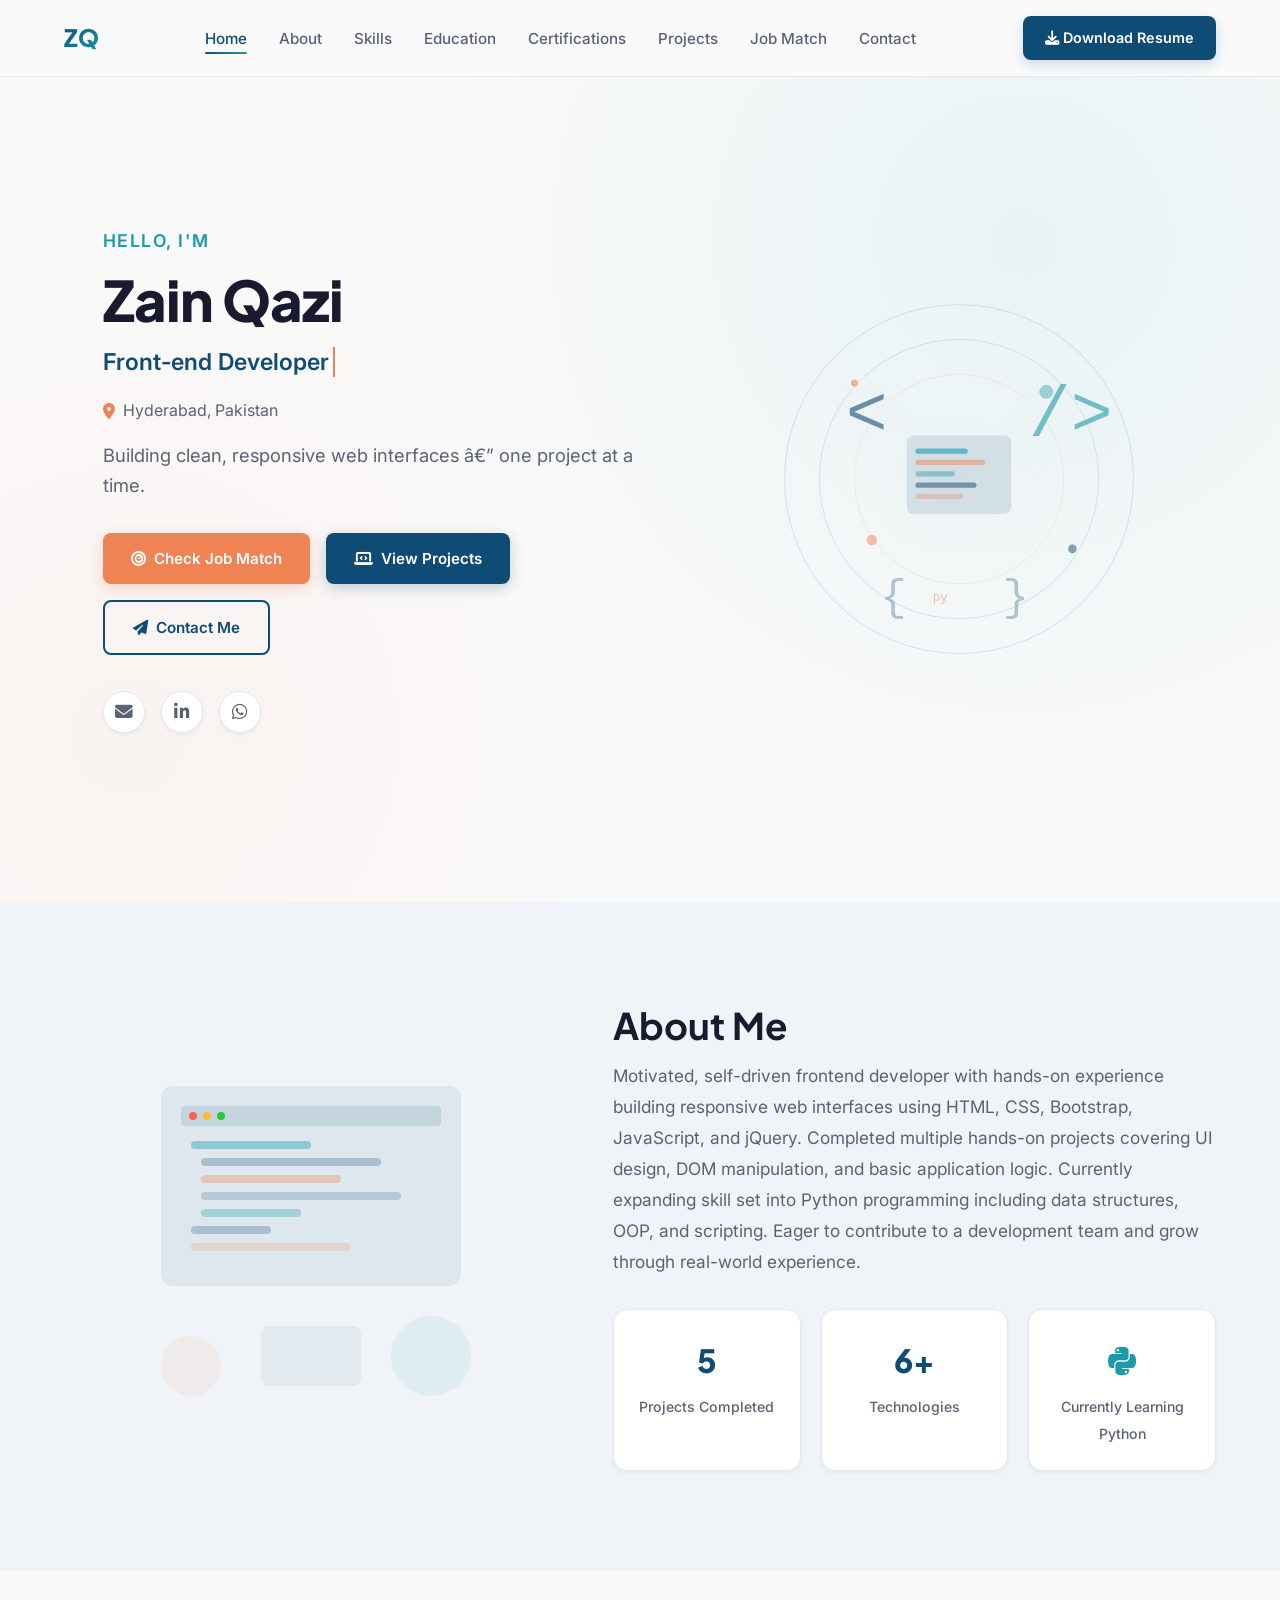
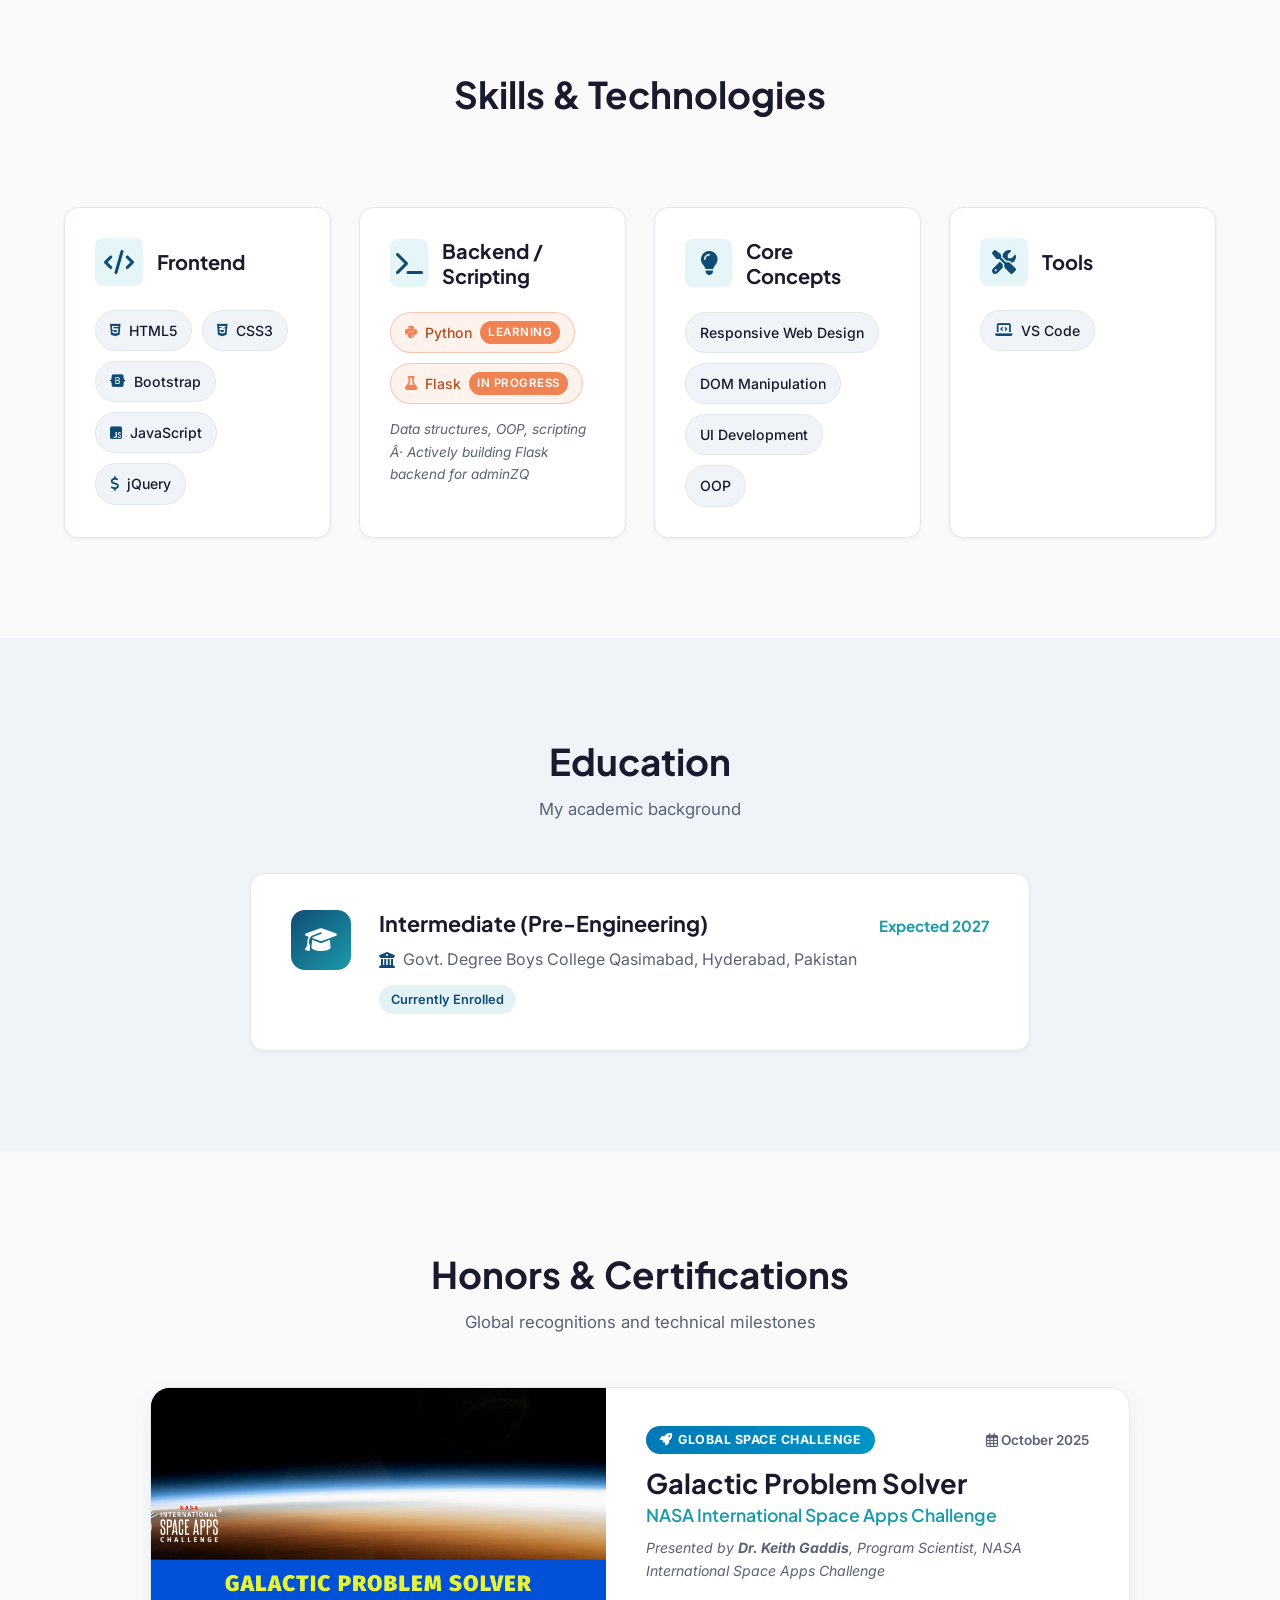
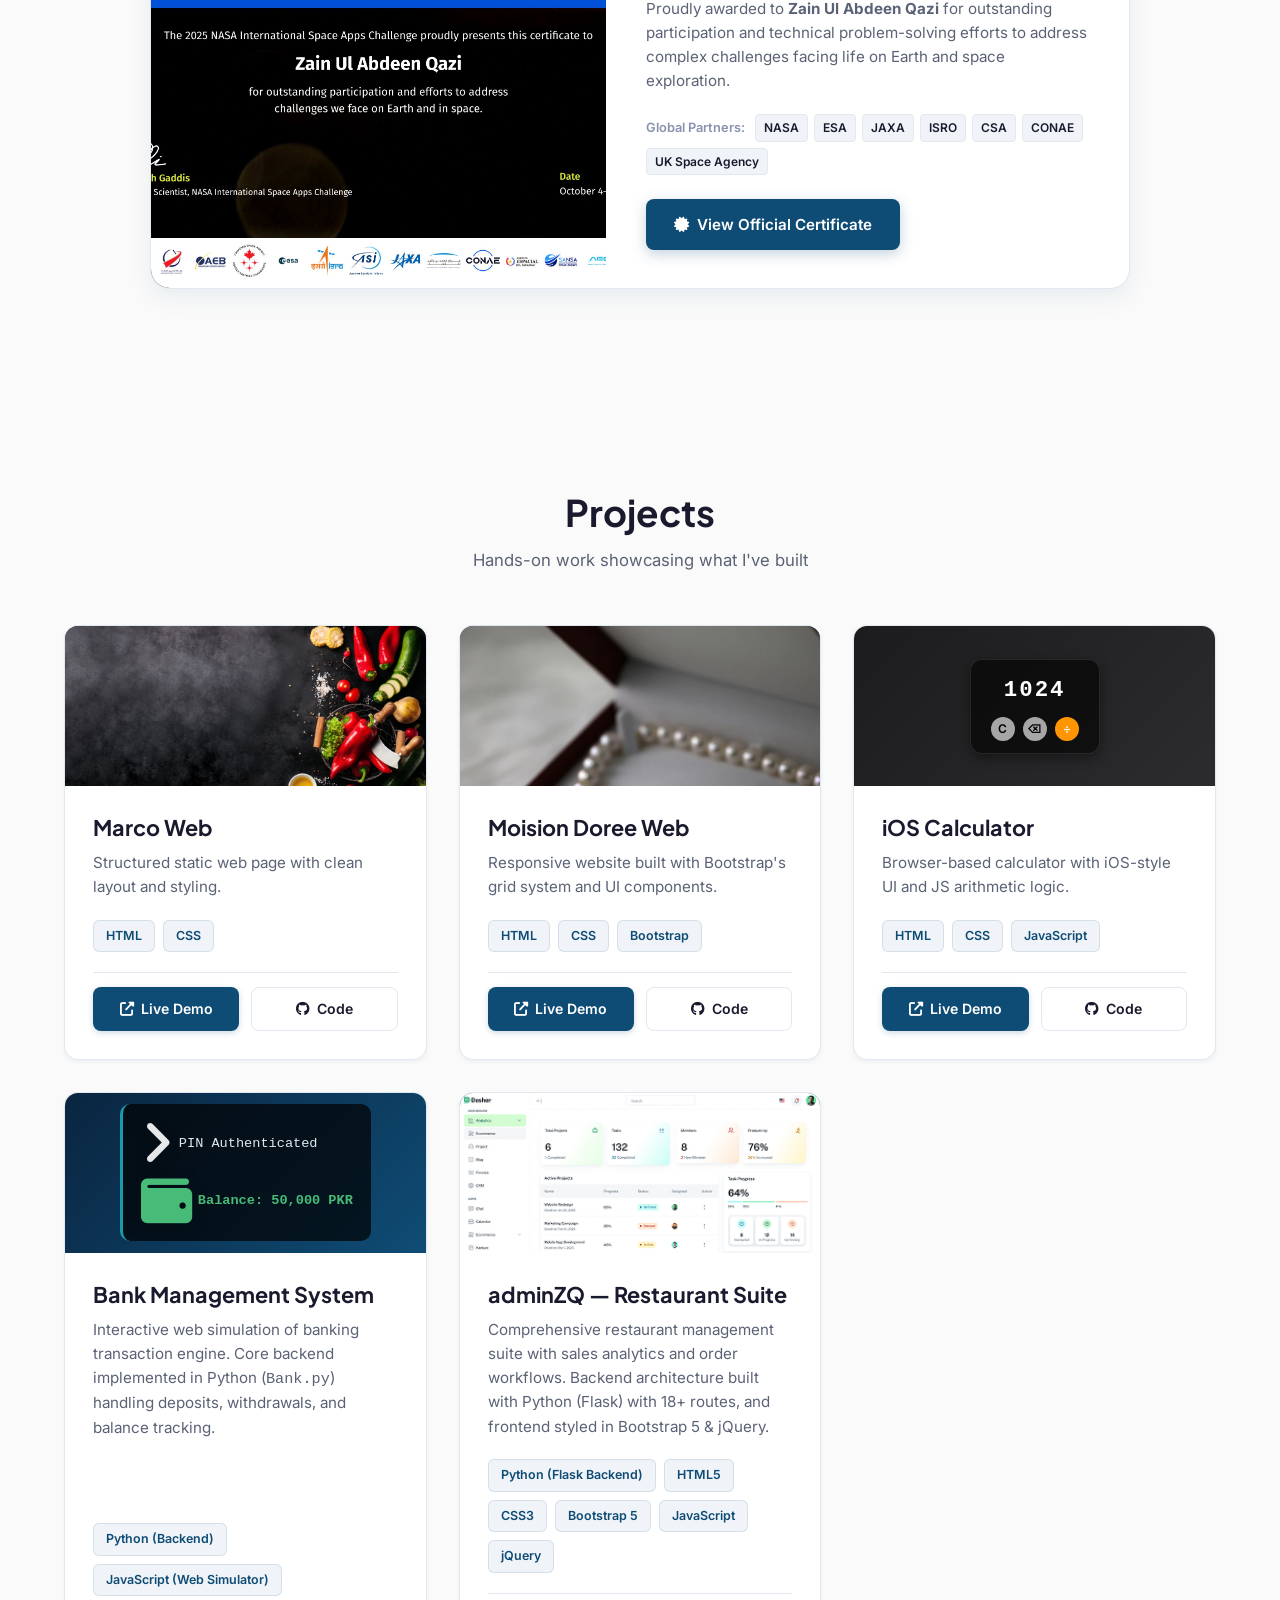
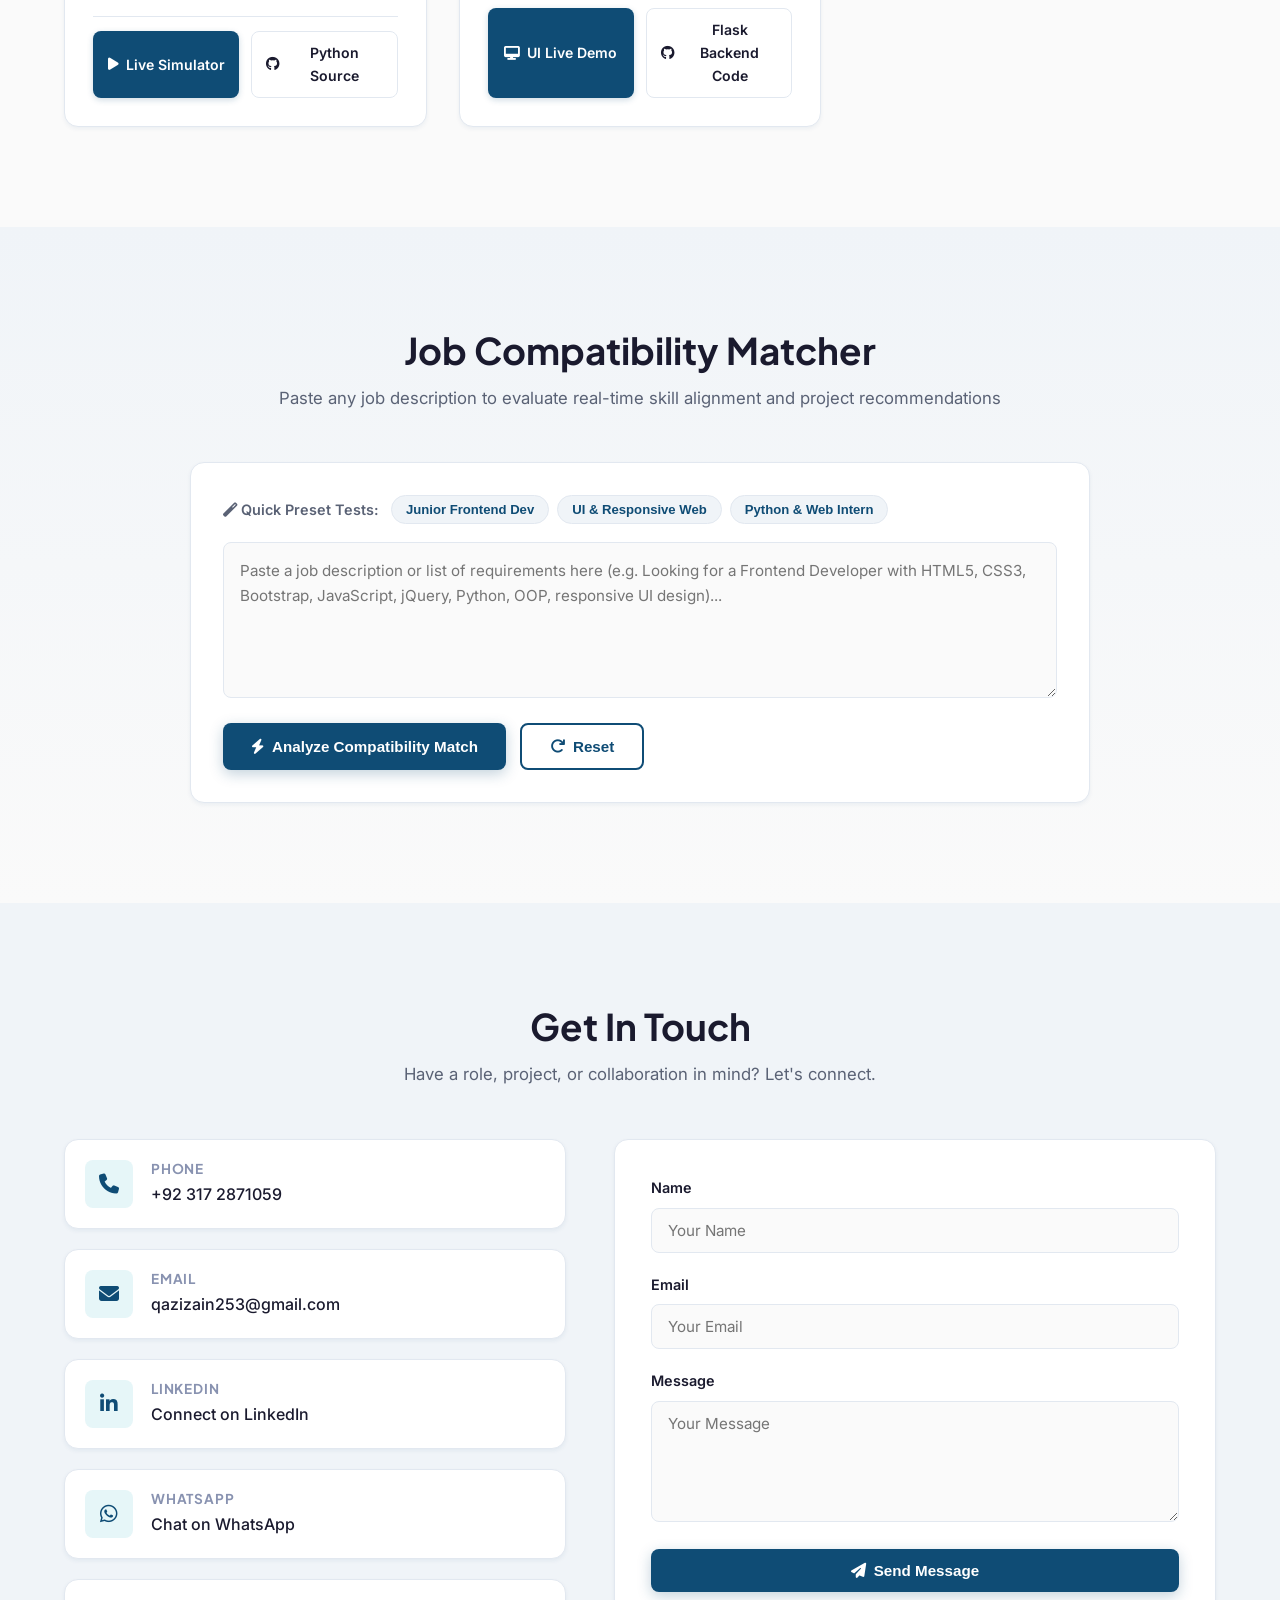
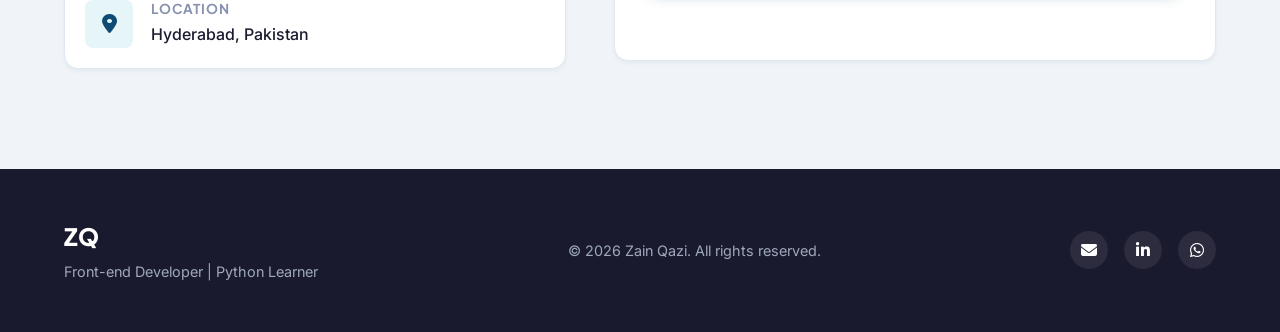
==== commit 45ad5c24: "Update live demo links to GitHub Pages and enable Netlify Forms + FormSubmit" ====
--- a/index.html
+++ b/index.html
@@ -1,4 +1,4 @@
-﻿<!DOCTYPE html>
+<!DOCTYPE html>
 <html lang="en">
 <head>
     <meta charset="UTF-8">
@@ -297,7 +297,7 @@
                             <span>CSS</span>
                         </div>
                         <div class="project-actions">
-                            <a href="demos/marco/index.html" target="_blank" rel="noopener" class="card-btn btn-demo">
+                            <a href="https://zainqazi9.github.io/marco-web/" target="_blank" rel="noopener" class="card-btn btn-demo">
                                 <i class="fas fa-external-link-alt"></i> Live Demo
                             </a>
                             <a href="https://github.com/zainqazi9/marco-web" target="_blank" rel="noopener" class="card-btn btn-code">
@@ -324,7 +324,7 @@
                             <span>Bootstrap</span>
                         </div>
                         <div class="project-actions">
-                            <a href="demos/maison-doree/index.html" target="_blank" rel="noopener" class="card-btn btn-demo">
+                            <a href="https://zainqazi9.github.io/moision-doree-web/" target="_blank" rel="noopener" class="card-btn btn-demo">
                                 <i class="fas fa-external-link-alt"></i> Live Demo
                             </a>
                             <a href="https://github.com/zainqazi9/moision-doree-web" target="_blank" rel="noopener" class="card-btn btn-code">
@@ -341,8 +341,8 @@
                             <span class="calc-badge-screen">1024</span>
                             <div class="calc-badge-row">
                                 <span class="calc-dot gray">C</span>
-                                <span class="calc-dot gray">âŒ«</span>
-                                <span class="calc-dot orange">Ã·</span>
+                                <span class="calc-dot gray">⌫</span>
+                                <span class="calc-dot orange">÷</span>
                             </div>
                         </div>
                         <div class="header-overlay">
@@ -358,7 +358,7 @@
                             <span>JavaScript</span>
                         </div>
                         <div class="project-actions">
-                            <a href="demos/ios-calculator/index.html" target="_blank" rel="noopener" class="card-btn btn-demo">
+                            <a href="https://zainqazi9.github.io/ios-calculator/" target="_blank" rel="noopener" class="card-btn btn-demo">
                                 <i class="fas fa-external-link-alt"></i> Live Demo
                             </a>
                             <a href="https://github.com/zainqazi9/ios-calculator" target="_blank" rel="noopener" class="card-btn btn-code">
@@ -381,17 +381,17 @@
                     </div>
                     <div class="project-card-body">
                         <h3>Bank Management System</h3>
-                        <p>Console-based app handling deposits, withdrawals, and balance tracking.</p>
+                        <p>Interactive web simulation of banking transaction engine. Core backend implemented in Python (<code>Bank.py</code>) handling deposits, withdrawals, and balance tracking.</p>
                         <div class="project-tags">
-                            <span>JavaScript</span>
-                            <span>Python</span>
+                            <span>Python (Backend)</span>
+                            <span>JavaScript (Web Simulator)</span>
                         </div>
                         <div class="project-actions">
-                            <a href="demos/bank-system/index.html" target="_blank" rel="noopener" class="card-btn btn-demo">
-                                <i class="fas fa-external-link-alt"></i> Live Demo
+                            <a href="https://zainqazi9.github.io/bank-management-system/" target="_blank" rel="noopener" class="card-btn btn-demo">
+                                <i class="fas fa-play"></i> Live Simulator
                             </a>
                             <a href="https://github.com/zainqazi9/bank-management-system" target="_blank" rel="noopener" class="card-btn btn-code">
-                                <i class="fab fa-github"></i> Code
+                                <i class="fab fa-github"></i> Python Source
                             </a>
                         </div>
                     </div>
@@ -406,10 +406,10 @@
                         </div>
                     </div>
                     <div class="project-card-body">
-                        <h3>adminZQ â€” Restaurant Suite</h3>
-                        <p>Comprehensive restaurant management suite with sales analytics and order workflows. Backend integration in active development using Python (Flask).</p>
+                        <h3>adminZQ — Restaurant Suite</h3>
+                        <p>Comprehensive restaurant management suite with sales analytics and order workflows. Backend architecture built with Python (Flask) with 18+ routes, and frontend styled in Bootstrap 5 & jQuery.</p>
                         <div class="project-tags">
-                            <span>Python (Flask)</span>
+                            <span>Python (Flask Backend)</span>
                             <span>HTML5</span>
                             <span>CSS3</span>
                             <span>Bootstrap 5</span>
@@ -417,11 +417,11 @@
                             <span>jQuery</span>
                         </div>
                         <div class="project-actions">
-                            <a href="demos/admin-panel/index.html" target="_blank" rel="noopener" class="card-btn btn-demo">
-                                <i class="fas fa-external-link-alt"></i> Live Demo
+                            <a href="https://zainqazi9.github.io/admin-panel/" target="_blank" rel="noopener" class="card-btn btn-demo">
+                                <i class="fas fa-desktop"></i> UI Live Demo
                             </a>
                             <a href="https://github.com/zainqazi9/admin-panel" target="_blank" rel="noopener" class="card-btn btn-code">
-                                <i class="fab fa-github"></i> Code
+                                <i class="fab fa-github"></i> Flask Backend Code
                             </a>
                         </div>
                     </div>
@@ -515,7 +515,9 @@
                 </div>
 
                 <div class="contact-form-wrapper reveal">
-                    <form class="contact-form" id="contactForm" onsubmit="return handleFormSubmit(event)">
+                    <form class="contact-form" id="contactForm" name="contact" method="POST" data-netlify="true" netlify-honeypot="bot-field" onsubmit="return handleFormSubmit(event)">
+                        <input type="hidden" name="form-name" value="contact">
+                        <p style="display:none"><label>Don't fill this: <input name="bot-field"></label></p>
                         <div class="form-group">
                             <label for="name">Name</label>
                             <input type="text" id="name" name="name" placeholder="Your Name" required>
@@ -560,3 +562,4 @@
 </body>
 </html>
 
+
